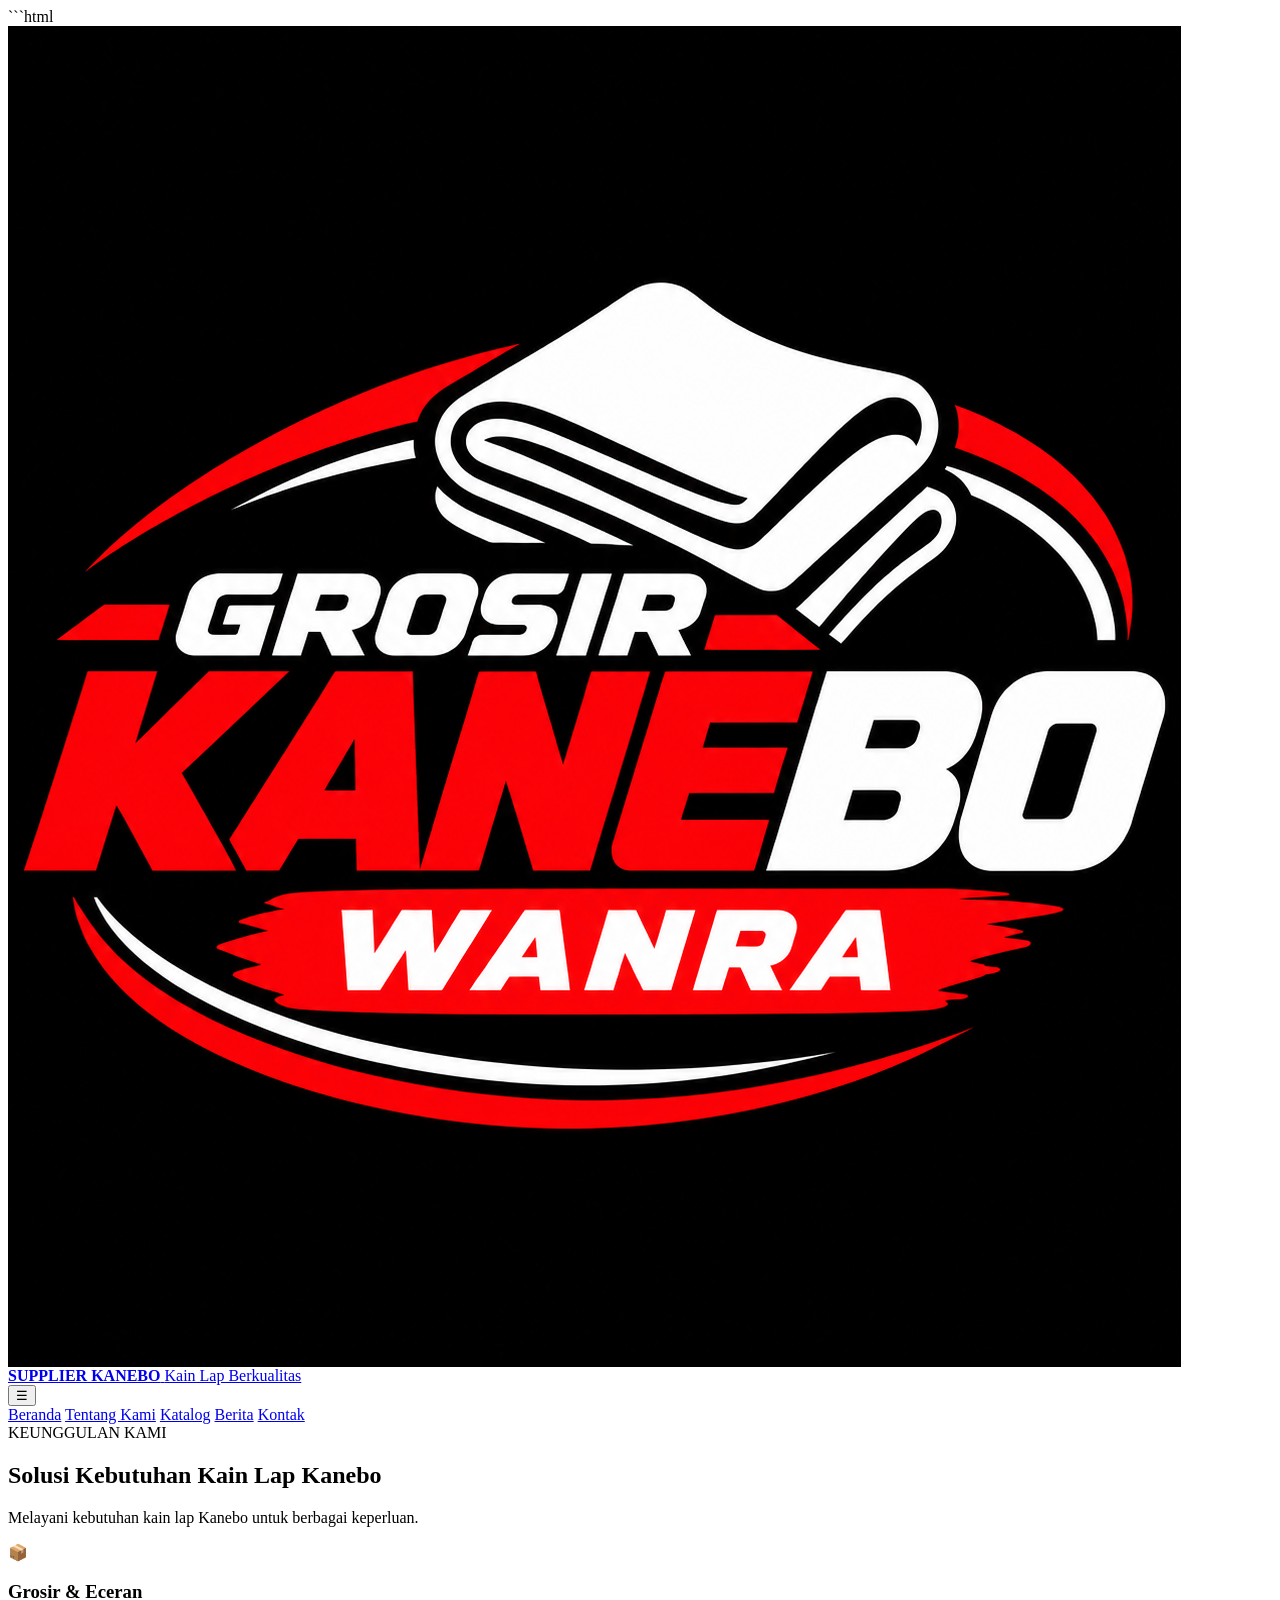
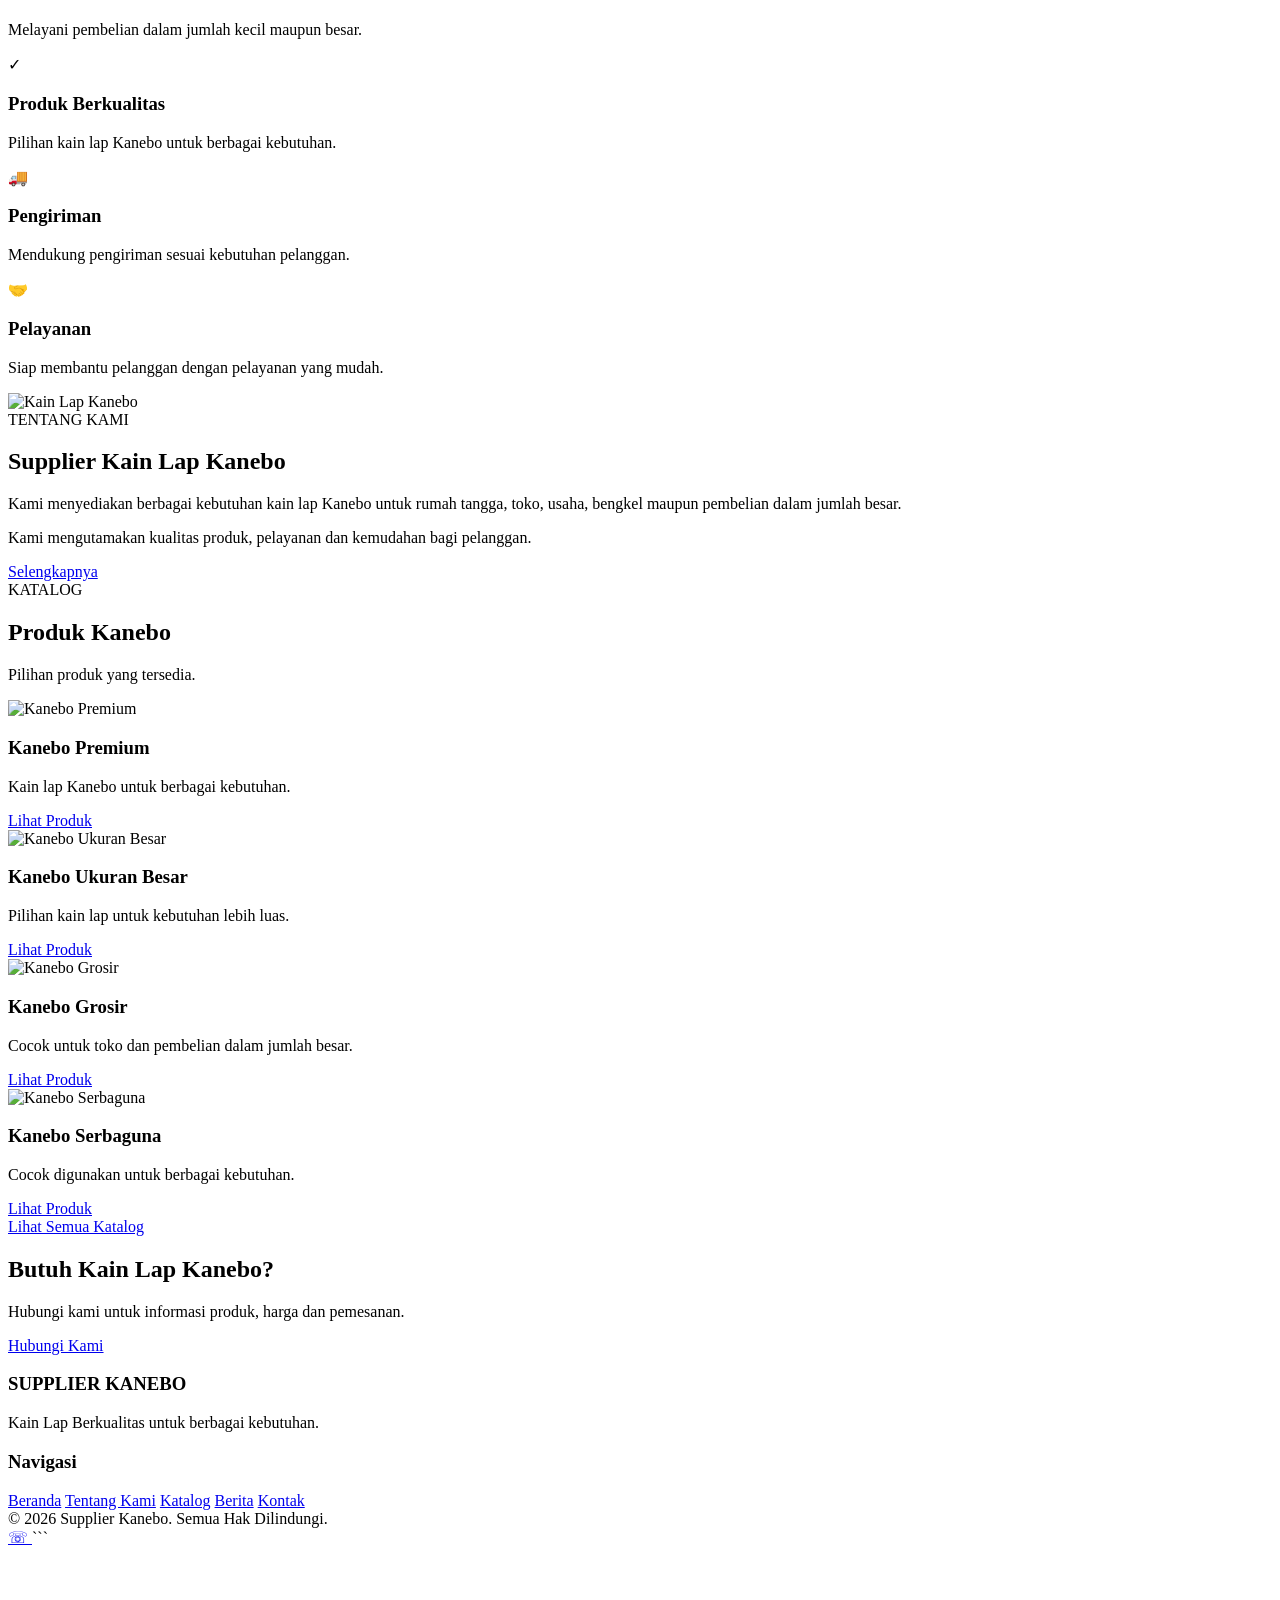
==== index.html @ f620cb11 "Update index.html" ====
```html
<!DOCTYPE html>
<html lang="id">

<head>
    <meta charset="UTF-8">

    <meta name="viewport"
          content="width=device-width, initial-scale=1.0">

    <title>Supplier Kanebo | Kain Lap Berkualitas</title>

    <meta name="description"
          content="Supplier kain lap Kanebo untuk kebutuhan rumah tangga, usaha, toko, bengkel dan grosir.">

    <link rel="stylesheet" href="css/base.css">
<link rel="stylesheet" href="css/header.css">
<link rel="stylesheet" href="css/banner.css">
<link rel="stylesheet" href="css/sections.css">
<link rel="stylesheet" href="css/catalog.css">
<link rel="stylesheet" href="css/footer.css">
<link rel="stylesheet" href="css/responsive.css">
</head>

<body>

<!-- ================= HEADER ================= -->

<header class="header">

    <div class="container header-inner">

        <a href="index.html" class="brand">

            <img
                src="images/logo/logo.png"
                alt="Supplier Kanebo"
            >

            <div class="brand-text">
                <strong>SUPPLIER KANEBO</strong>
                <span>Kain Lap Berkualitas</span>
            </div>

        </a>

        <button
            class="menu-toggle"
            onclick="toggleMenu()"
            aria-label="Menu"
        >
            ☰
        </button>

        <nav id="navbar">

            <a href="index.html">Beranda</a>
            <a href="tentang.html">Tentang Kami</a>
            <a href="katalog.html">Katalog</a>
            <a href="berita.html">Berita</a>
            <a href="kontak.html">Kontak</a>

        </nav>

    </div>

</header>


<!-- ================= BANNER ================= -->

<section class="hero">

    <picture>

        <source
            media="(max-width: 600px)"
            srcset="images/banner/banner-mobile.png"
        >

        <img
            src="images/banner/banner-desktop.png"
            alt="Supplier Kanebo - Kain Lap Berkualitas"
            class="hero-banner"
        >

    </picture>

</section>


<!-- ================= KEUNGGULAN ================= -->

<section class="section">

    <div class="container">

        <div class="section-heading">

            <span>KEUNGGULAN KAMI</span>

            <h2>
                Solusi Kebutuhan Kain Lap Kanebo
            </h2>

            <p>
                Melayani kebutuhan kain lap Kanebo
                untuk berbagai keperluan.
            </p>

        </div>


        <div class="features">

            <div class="feature-card">

                <div class="feature-icon">📦</div>

                <h3>Grosir & Eceran</h3>

                <p>
                    Melayani pembelian dalam jumlah
                    kecil maupun besar.
                </p>

            </div>


            <div class="feature-card">

                <div class="feature-icon">✓</div>

                <h3>Produk Berkualitas</h3>

                <p>
                    Pilihan kain lap Kanebo untuk
                    berbagai kebutuhan.
                </p>

            </div>


            <div class="feature-card">

                <div class="feature-icon">🚚</div>

                <h3>Pengiriman</h3>

                <p>
                    Mendukung pengiriman sesuai
                    kebutuhan pelanggan.
                </p>

            </div>


            <div class="feature-card">

                <div class="feature-icon">🤝</div>

                <h3>Pelayanan</h3>

                <p>
                    Siap membantu pelanggan dengan
                    pelayanan yang mudah.
                </p>

            </div>

        </div>

    </div>

</section>


<!-- ================= TENTANG ================= -->

<section class="section section-light">

    <div class="container about-grid">

        <div class="about-image">

            <img
                src="images/produk/kanebo-1.jpg"
                alt="Kain Lap Kanebo"
                loading="lazy"
            >

        </div>


        <div class="about-content">

            <span class="section-label">
                TENTANG KAMI
            </span>

            <h2>
                Supplier Kain Lap Kanebo
            </h2>

            <p>
                Kami menyediakan berbagai kebutuhan
                kain lap Kanebo untuk rumah tangga,
                toko, usaha, bengkel maupun pembelian
                dalam jumlah besar.
            </p>

            <p>
                Kami mengutamakan kualitas produk,
                pelayanan dan kemudahan bagi pelanggan.
            </p>

            <a
                href="tentang.html"
                class="btn btn-primary"
            >
                Selengkapnya
            </a>

        </div>

    </div>

</section>


<!-- ================= PRODUK ================= -->

<section class="section">

    <div class="container">

        <div class="section-heading">

            <span>KATALOG</span>

            <h2>
                Produk Kanebo
            </h2>

            <p>
                Pilihan produk yang tersedia.
            </p>

        </div>


        <div class="product-grid">


            <article class="product-card">

                <img
                    src="images/produk/kanebo-1.jpg"
                    alt="Kanebo Premium"
                    loading="lazy"
                >

                <div class="product-content">

                    <h3>Kanebo Premium</h3>

                    <p>
                        Kain lap Kanebo untuk
                        berbagai kebutuhan.
                    </p>

                    <a
                        href="katalog.html"
                        class="btn btn-small"
                    >
                        Lihat Produk
                    </a>

                </div>

            </article>


            <article class="product-card">

                <img
                    src="images/produk/kanebo-2.jpg"
                    alt="Kanebo Ukuran Besar"
                    loading="lazy"
                >

                <div class="product-content">

                    <h3>Kanebo Ukuran Besar</h3>

                    <p>
                        Pilihan kain lap untuk
                        kebutuhan lebih luas.
                    </p>

                    <a
                        href="katalog.html"
                        class="btn btn-small"
                    >
                        Lihat Produk
                    </a>

                </div>

            </article>


            <article class="product-card">

                <img
                    src="images/produk/kanebo-3.jpg"
                    alt="Kanebo Grosir"
                    loading="lazy"
                >

                <div class="product-content">

                    <h3>Kanebo Grosir</h3>

                    <p>
                        Cocok untuk toko dan
                        pembelian dalam jumlah besar.
                    </p>

                    <a
                        href="katalog.html"
                        class="btn btn-small"
                    >
                        Lihat Produk
                    </a>

                </div>

            </article>


            <article class="product-card">

                <img
                    src="images/produk/kanebo-4.jpg"
                    alt="Kanebo Serbaguna"
                    loading="lazy"
                >

                <div class="product-content">

                    <h3>Kanebo Serbaguna</h3>

                    <p>
                        Cocok digunakan untuk
                        berbagai kebutuhan.
                    </p>

                    <a
                        href="katalog.html"
                        class="btn btn-small"
                    >
                        Lihat Produk
                    </a>

                </div>

            </article>


        </div>


        <div class="center-button">

            <a
                href="katalog.html"
                class="btn btn-primary"
            >
                Lihat Semua Katalog
            </a>

        </div>

    </div>

</section>


<!-- ================= CTA ================= -->

<section class="cta">

    <div class="container">

        <h2>
            Butuh Kain Lap Kanebo?
        </h2>

        <p>
            Hubungi kami untuk informasi produk,
            harga dan pemesanan.
        </p>

        <a
            href="kontak.html"
            class="btn btn-light"
        >
            Hubungi Kami
        </a>

    </div>

</section>


<!-- ================= FOOTER ================= -->

<footer class="footer">

    <div class="container">

        <div class="footer-content">

            <div>
                <h3>SUPPLIER KANEBO</h3>

                <p>
                    Kain Lap Berkualitas untuk
                    berbagai kebutuhan.
                </p>
            </div>

            <div>
                <h3>Navigasi</h3>

                <a href="index.html">Beranda</a>
                <a href="tentang.html">Tentang Kami</a>
                <a href="katalog.html">Katalog</a>
                <a href="berita.html">Berita</a>
                <a href="kontak.html">Kontak</a>
            </div>

        </div>


        <div class="footer-bottom">

            © 2026 Supplier Kanebo.
            Semua Hak Dilindungi.

        </div>

    </div>

</footer>


<!-- ================= WHATSAPP ================= -->

<a
    href="https://wa.me/628XXXXXXXXXX"
    class="whatsapp-float"
    target="_blank"
    rel="noopener"
    aria-label="Hubungi WhatsApp"
>
    <span>☏</span>
</a>


<script src="js/script.js"></script>

</body>
</html>
```
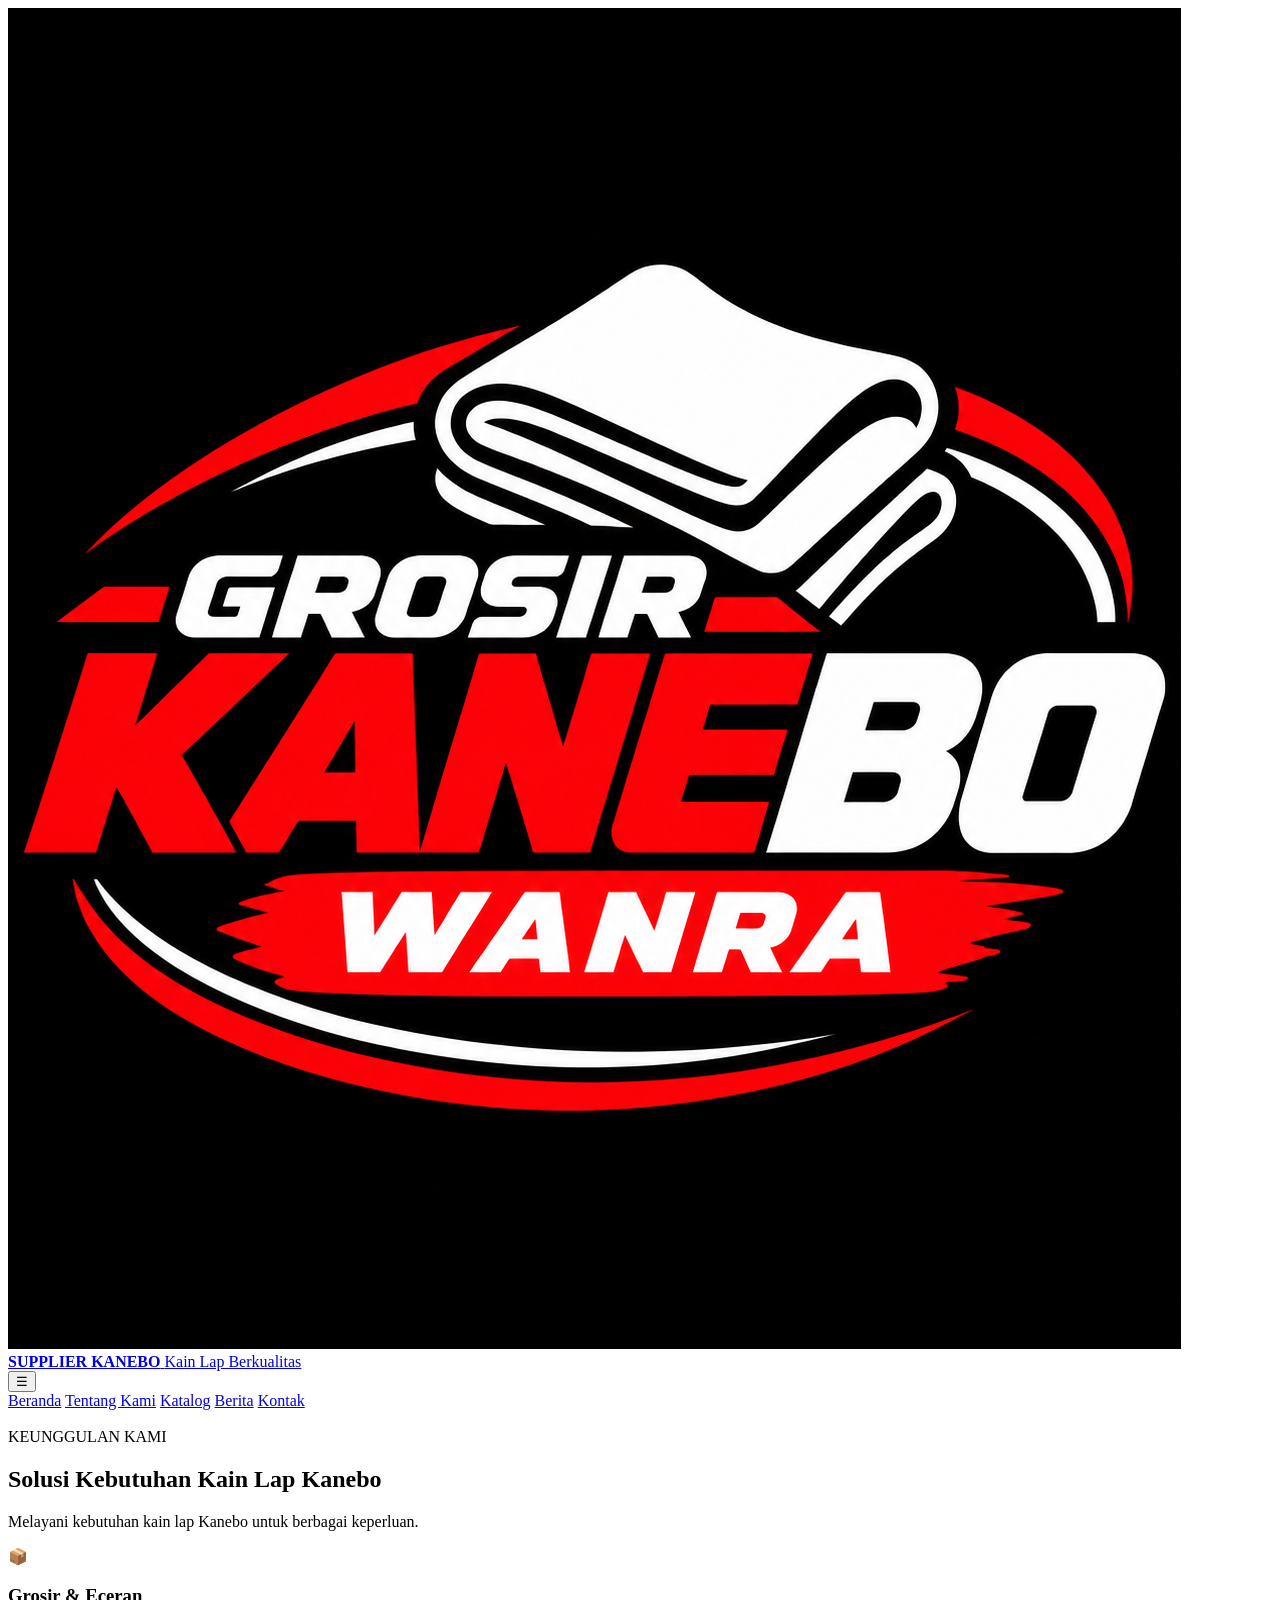
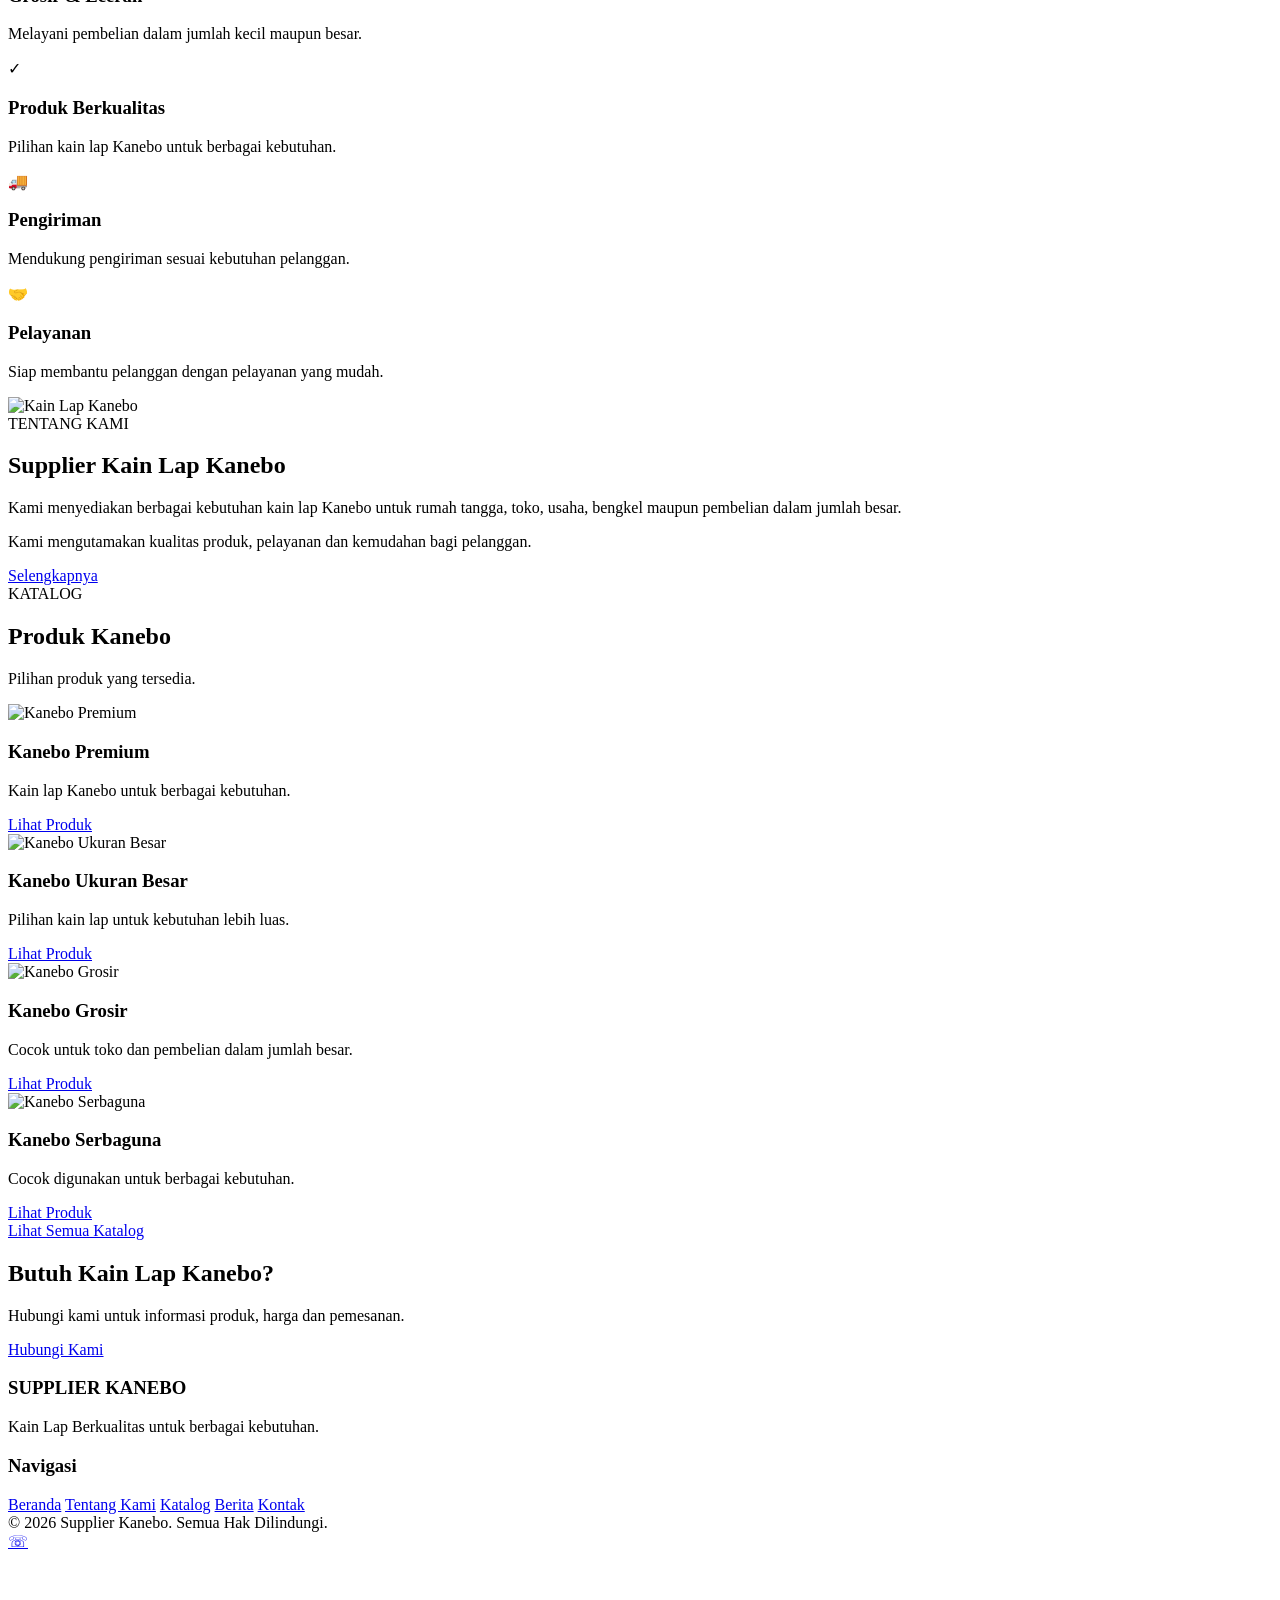
==== commit ceb6f530: "Add files via upload" ====
--- a/index.html
+++ b/index.html
@@ -1,476 +1,126 @@
-```html
 <!DOCTYPE html>
 <html lang="id">
-
 <head>
     <meta charset="UTF-8">
-
-    <meta name="viewport"
-          content="width=device-width, initial-scale=1.0">
-
+    <meta name="viewport" content="width=device-width, initial-scale=1.0">
     <title>Supplier Kanebo | Kain Lap Berkualitas</title>
-
-    <meta name="description"
-          content="Supplier kain lap Kanebo untuk kebutuhan rumah tangga, usaha, toko, bengkel dan grosir.">
-
+    <meta name="description" content="Supplier kain lap Kanebo untuk kebutuhan rumah tangga, usaha, toko, bengkel dan grosir.">
     <link rel="stylesheet" href="css/base.css">
-<link rel="stylesheet" href="css/header.css">
-<link rel="stylesheet" href="css/banner.css">
-<link rel="stylesheet" href="css/sections.css">
-<link rel="stylesheet" href="css/catalog.css">
-<link rel="stylesheet" href="css/footer.css">
-<link rel="stylesheet" href="css/responsive.css">
+    <link rel="stylesheet" href="css/header.css">
+    <link rel="stylesheet" href="css/banner.css">
+    <link rel="stylesheet" href="css/sections.css">
+    <link rel="stylesheet" href="css/catalog.css">
+    <link rel="stylesheet" href="css/footer.css">
+    <link rel="stylesheet" href="css/responsive.css">
 </head>
-
 <body>
 
-<!-- ================= HEADER ================= -->
-
 <header class="header">
-
     <div class="container header-inner">
-
         <a href="index.html" class="brand">
-
-            <img
-                src="images/logo/logo.png"
-                alt="Supplier Kanebo"
-            >
-
+            <img src="images/logo/logo.png" alt="Supplier Kanebo">
             <div class="brand-text">
                 <strong>SUPPLIER KANEBO</strong>
                 <span>Kain Lap Berkualitas</span>
             </div>
-
         </a>
 
-        <button
-            class="menu-toggle"
-            onclick="toggleMenu()"
-            aria-label="Menu"
-        >
-            ☰
-        </button>
+        <button class="menu-toggle" onclick="toggleMenu()" aria-label="Menu">☰</button>
 
         <nav id="navbar">
-
-            <a href="index.html">Beranda</a>
+            <a href="index.html" class="active">Beranda</a>
             <a href="tentang.html">Tentang Kami</a>
             <a href="katalog.html">Katalog</a>
             <a href="berita.html">Berita</a>
             <a href="kontak.html">Kontak</a>
-
         </nav>
-
     </div>
-
 </header>
 
-
-<!-- ================= BANNER ================= -->
-
 <section class="hero">
-
     <picture>
-
-        <source
-            media="(max-width: 600px)"
-            srcset="images/banner/banner-mobile.png"
-        >
-
-        <img
-            src="images/banner/banner-desktop.png"
-            alt="Supplier Kanebo - Kain Lap Berkualitas"
-            class="hero-banner"
-        >
-
+        <source media="(max-width: 600px)" srcset="images/banner/banner-mobile.png">
+        <img src="images/banner/banner-desktop.png"
+             alt="Supplier Kanebo - Kain Lap Berkualitas"
+             class="hero-banner">
     </picture>
-
 </section>
 
+<section class="section">
+    <div class="container">
+        <div class="section-heading">
+            <span>KEUNGGULAN KAMI</span>
+            <h2>Solusi Kebutuhan Kain Lap Kanebo</h2>
+            <p>Melayani kebutuhan kain lap Kanebo untuk berbagai keperluan.</p>
+        </div>
+        <div class="features">
+            <div class="feature-card"><div class="feature-icon">📦</div><h3>Grosir &amp; Eceran</h3><p>Melayani pembelian dalam jumlah kecil maupun besar.</p></div>
+            <div class="feature-card"><div class="feature-icon">✓</div><h3>Produk Berkualitas</h3><p>Pilihan kain lap Kanebo untuk berbagai kebutuhan.</p></div>
+            <div class="feature-card"><div class="feature-icon">🚚</div><h3>Pengiriman</h3><p>Mendukung pengiriman sesuai kebutuhan pelanggan.</p></div>
+            <div class="feature-card"><div class="feature-icon">🤝</div><h3>Pelayanan</h3><p>Siap membantu pelanggan dengan pelayanan yang mudah.</p></div>
+        </div>
+    </div>
+</section>
 
-<!-- ================= KEUNGGULAN ================= -->
+<section class="section section-light">
+    <div class="container about-grid">
+        <div class="about-image"><img src="images/produk/kanebo-1.jpg" alt="Kain Lap Kanebo" loading="lazy"></div>
+        <div class="about-content">
+            <span class="section-label">TENTANG KAMI</span>
+            <h2>Supplier Kain Lap Kanebo</h2>
+            <p>Kami menyediakan berbagai kebutuhan kain lap Kanebo untuk rumah tangga, toko, usaha, bengkel maupun pembelian dalam jumlah besar.</p>
+            <p>Kami mengutamakan kualitas produk, pelayanan dan kemudahan bagi pelanggan.</p>
+            <a href="tentang.html" class="btn btn-primary">Selengkapnya</a>
+        </div>
+    </div>
+</section>
 
 <section class="section">
-
     <div class="container">
-
         <div class="section-heading">
-
-            <span>KEUNGGULAN KAMI</span>
-
-            <h2>
-                Solusi Kebutuhan Kain Lap Kanebo
-            </h2>
-
-            <p>
-                Melayani kebutuhan kain lap Kanebo
-                untuk berbagai keperluan.
-            </p>
-
+            <span>KATALOG</span>
+            <h2>Produk Kanebo</h2>
+            <p>Pilihan produk yang tersedia.</p>
         </div>
-
-
-        <div class="features">
-
-            <div class="feature-card">
-
-                <div class="feature-icon">📦</div>
-
-                <h3>Grosir & Eceran</h3>
-
-                <p>
-                    Melayani pembelian dalam jumlah
-                    kecil maupun besar.
-                </p>
-
-            </div>
-
-
-            <div class="feature-card">
-
-                <div class="feature-icon">✓</div>
-
-                <h3>Produk Berkualitas</h3>
-
-                <p>
-                    Pilihan kain lap Kanebo untuk
-                    berbagai kebutuhan.
-                </p>
-
-            </div>
-
-
-            <div class="feature-card">
-
-                <div class="feature-icon">🚚</div>
-
-                <h3>Pengiriman</h3>
-
-                <p>
-                    Mendukung pengiriman sesuai
-                    kebutuhan pelanggan.
-                </p>
-
-            </div>
-
-
-            <div class="feature-card">
-
-                <div class="feature-icon">🤝</div>
-
-                <h3>Pelayanan</h3>
-
-                <p>
-                    Siap membantu pelanggan dengan
-                    pelayanan yang mudah.
-                </p>
-
-            </div>
-
+        <div class="product-grid">
+            <article class="product-card"><img src="images/produk/kanebo-1.jpg" alt="Kanebo Premium" loading="lazy"><div class="product-content"><h3>Kanebo Premium</h3><p>Kain lap Kanebo untuk berbagai kebutuhan.</p><a href="katalog.html" class="btn btn-small">Lihat Produk</a></div></article>
+            <article class="product-card"><img src="images/produk/kanebo-2.jpg" alt="Kanebo Ukuran Besar" loading="lazy"><div class="product-content"><h3>Kanebo Ukuran Besar</h3><p>Pilihan kain lap untuk kebutuhan lebih luas.</p><a href="katalog.html" class="btn btn-small">Lihat Produk</a></div></article>
+            <article class="product-card"><img src="images/produk/kanebo-3.jpg" alt="Kanebo Grosir" loading="lazy"><div class="product-content"><h3>Kanebo Grosir</h3><p>Cocok untuk toko dan pembelian dalam jumlah besar.</p><a href="katalog.html" class="btn btn-small">Lihat Produk</a></div></article>
+            <article class="product-card"><img src="images/produk/kanebo-4.jpg" alt="Kanebo Serbaguna" loading="lazy"><div class="product-content"><h3>Kanebo Serbaguna</h3><p>Cocok digunakan untuk berbagai kebutuhan.</p><a href="katalog.html" class="btn btn-small">Lihat Produk</a></div></article>
         </div>
-
+        <div class="center-button"><a href="katalog.html" class="btn btn-primary">Lihat Semua Katalog</a></div>
     </div>
-
 </section>
 
-
-<!-- ================= TENTANG ================= -->
-
-<section class="section section-light">
-
-    <div class="container about-grid">
-
-        <div class="about-image">
-
-            <img
-                src="images/produk/kanebo-1.jpg"
-                alt="Kain Lap Kanebo"
-                loading="lazy"
-            >
-
-        </div>
-
-
-        <div class="about-content">
-
-            <span class="section-label">
-                TENTANG KAMI
-            </span>
-
-            <h2>
-                Supplier Kain Lap Kanebo
-            </h2>
-
-            <p>
-                Kami menyediakan berbagai kebutuhan
-                kain lap Kanebo untuk rumah tangga,
-                toko, usaha, bengkel maupun pembelian
-                dalam jumlah besar.
-            </p>
-
-            <p>
-                Kami mengutamakan kualitas produk,
-                pelayanan dan kemudahan bagi pelanggan.
-            </p>
-
-            <a
-                href="tentang.html"
-                class="btn btn-primary"
-            >
-                Selengkapnya
-            </a>
-
-        </div>
-
+<section class="cta">
+    <div class="container">
+        <h2>Butuh Kain Lap Kanebo?</h2>
+        <p>Hubungi kami untuk informasi produk, harga dan pemesanan.</p>
+        <a href="kontak.html" class="btn btn-light">Hubungi Kami</a>
     </div>
-
 </section>
 
-
-<!-- ================= PRODUK ================= -->
-
-<section class="section">
-
+<footer class="footer">
     <div class="container">
-
-        <div class="section-heading">
-
-            <span>KATALOG</span>
-
-            <h2>
-                Produk Kanebo
-            </h2>
-
-            <p>
-                Pilihan produk yang tersedia.
-            </p>
-
-        </div>
-
-
-        <div class="product-grid">
-
-
-            <article class="product-card">
-
-                <img
-                    src="images/produk/kanebo-1.jpg"
-                    alt="Kanebo Premium"
-                    loading="lazy"
-                >
-
-                <div class="product-content">
-
-                    <h3>Kanebo Premium</h3>
-
-                    <p>
-                        Kain lap Kanebo untuk
-                        berbagai kebutuhan.
-                    </p>
-
-                    <a
-                        href="katalog.html"
-                        class="btn btn-small"
-                    >
-                        Lihat Produk
-                    </a>
-
-                </div>
-
-            </article>
-
-
-            <article class="product-card">
-
-                <img
-                    src="images/produk/kanebo-2.jpg"
-                    alt="Kanebo Ukuran Besar"
-                    loading="lazy"
-                >
-
-                <div class="product-content">
-
-                    <h3>Kanebo Ukuran Besar</h3>
-
-                    <p>
-                        Pilihan kain lap untuk
-                        kebutuhan lebih luas.
-                    </p>
-
-                    <a
-                        href="katalog.html"
-                        class="btn btn-small"
-                    >
-                        Lihat Produk
-                    </a>
-
-                </div>
-
-            </article>
-
-
-            <article class="product-card">
-
-                <img
-                    src="images/produk/kanebo-3.jpg"
-                    alt="Kanebo Grosir"
-                    loading="lazy"
-                >
-
-                <div class="product-content">
-
-                    <h3>Kanebo Grosir</h3>
-
-                    <p>
-                        Cocok untuk toko dan
-                        pembelian dalam jumlah besar.
-                    </p>
-
-                    <a
-                        href="katalog.html"
-                        class="btn btn-small"
-                    >
-                        Lihat Produk
-                    </a>
-
-                </div>
-
-            </article>
-
-
-            <article class="product-card">
-
-                <img
-                    src="images/produk/kanebo-4.jpg"
-                    alt="Kanebo Serbaguna"
-                    loading="lazy"
-                >
-
-                <div class="product-content">
-
-                    <h3>Kanebo Serbaguna</h3>
-
-                    <p>
-                        Cocok digunakan untuk
-                        berbagai kebutuhan.
-                    </p>
-
-                    <a
-                        href="katalog.html"
-                        class="btn btn-small"
-                    >
-                        Lihat Produk
-                    </a>
-
-                </div>
-
-            </article>
-
-
-        </div>
-
-
-        <div class="center-button">
-
-            <a
-                href="katalog.html"
-                class="btn btn-primary"
-            >
-                Lihat Semua Katalog
-            </a>
-
-        </div>
-
-    </div>
-
-</section>
-
-
-<!-- ================= CTA ================= -->
-
-<section class="cta">
-
-    <div class="container">
-
-        <h2>
-            Butuh Kain Lap Kanebo?
-        </h2>
-
-        <p>
-            Hubungi kami untuk informasi produk,
-            harga dan pemesanan.
-        </p>
-
-        <a
-            href="kontak.html"
-            class="btn btn-light"
-        >
-            Hubungi Kami
-        </a>
-
-    </div>
-
-</section>
-
-
-<!-- ================= FOOTER ================= -->
-
-<footer class="footer">
-
-    <div class="container">
-
         <div class="footer-content">
-
             <div>
                 <h3>SUPPLIER KANEBO</h3>
-
-                <p>
-                    Kain Lap Berkualitas untuk
-                    berbagai kebutuhan.
-                </p>
+                <p>Kain Lap Berkualitas untuk berbagai kebutuhan.</p>
             </div>
-
             <div>
                 <h3>Navigasi</h3>
-
                 <a href="index.html">Beranda</a>
                 <a href="tentang.html">Tentang Kami</a>
                 <a href="katalog.html">Katalog</a>
                 <a href="berita.html">Berita</a>
                 <a href="kontak.html">Kontak</a>
             </div>
-
         </div>
-
-
-        <div class="footer-bottom">
-
-            © 2026 Supplier Kanebo.
-            Semua Hak Dilindungi.
-
-        </div>
-
+        <div class="footer-bottom">© 2026 Supplier Kanebo. Semua Hak Dilindungi.</div>
     </div>
-
 </footer>
 
-
-<!-- ================= WHATSAPP ================= -->
-
-<a
-    href="https://wa.me/628XXXXXXXXXX"
-    class="whatsapp-float"
-    target="_blank"
-    rel="noopener"
-    aria-label="Hubungi WhatsApp"
->
-    <span>☏</span>
-</a>
-
-
+<a href="https://wa.me/628XXXXXXXXXX" class="whatsapp-float" target="_blank" rel="noopener" aria-label="Hubungi WhatsApp">☏</a>
 <script src="js/script.js"></script>
-
 </body>
 </html>
-```
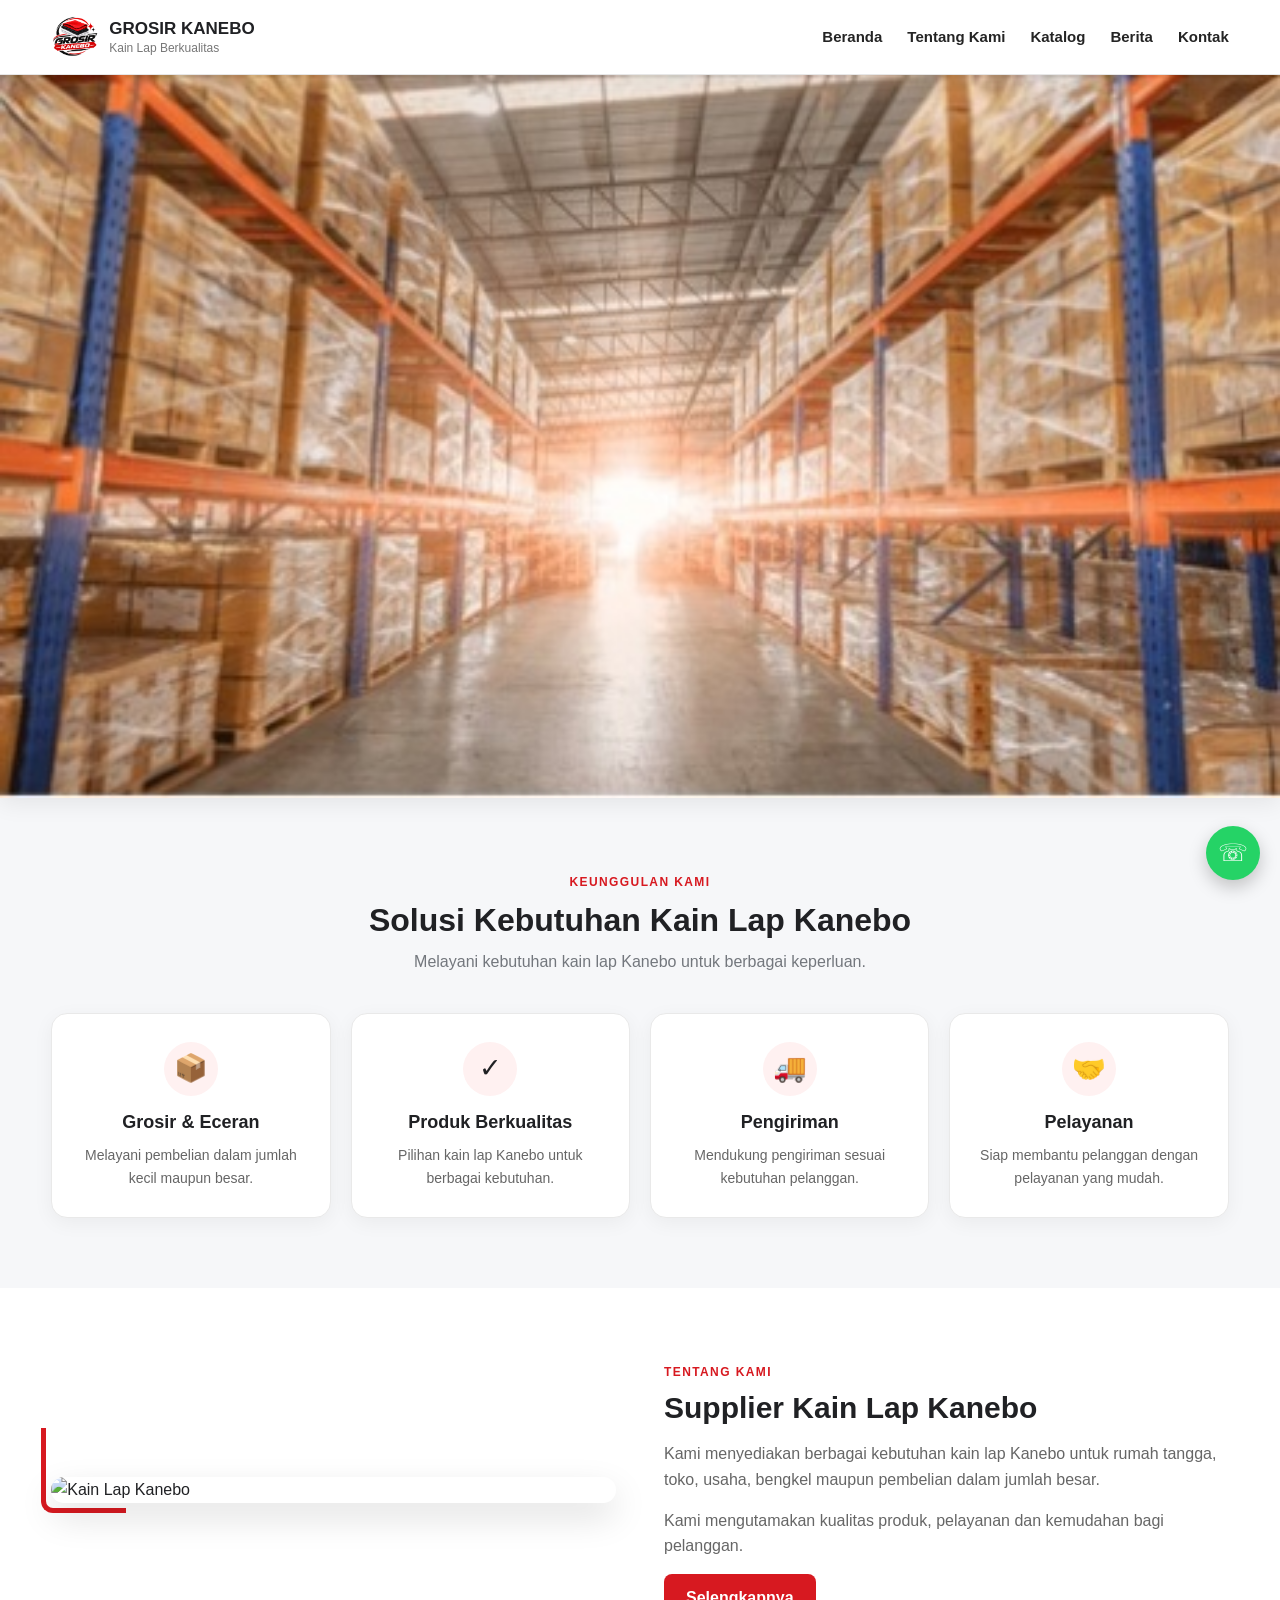
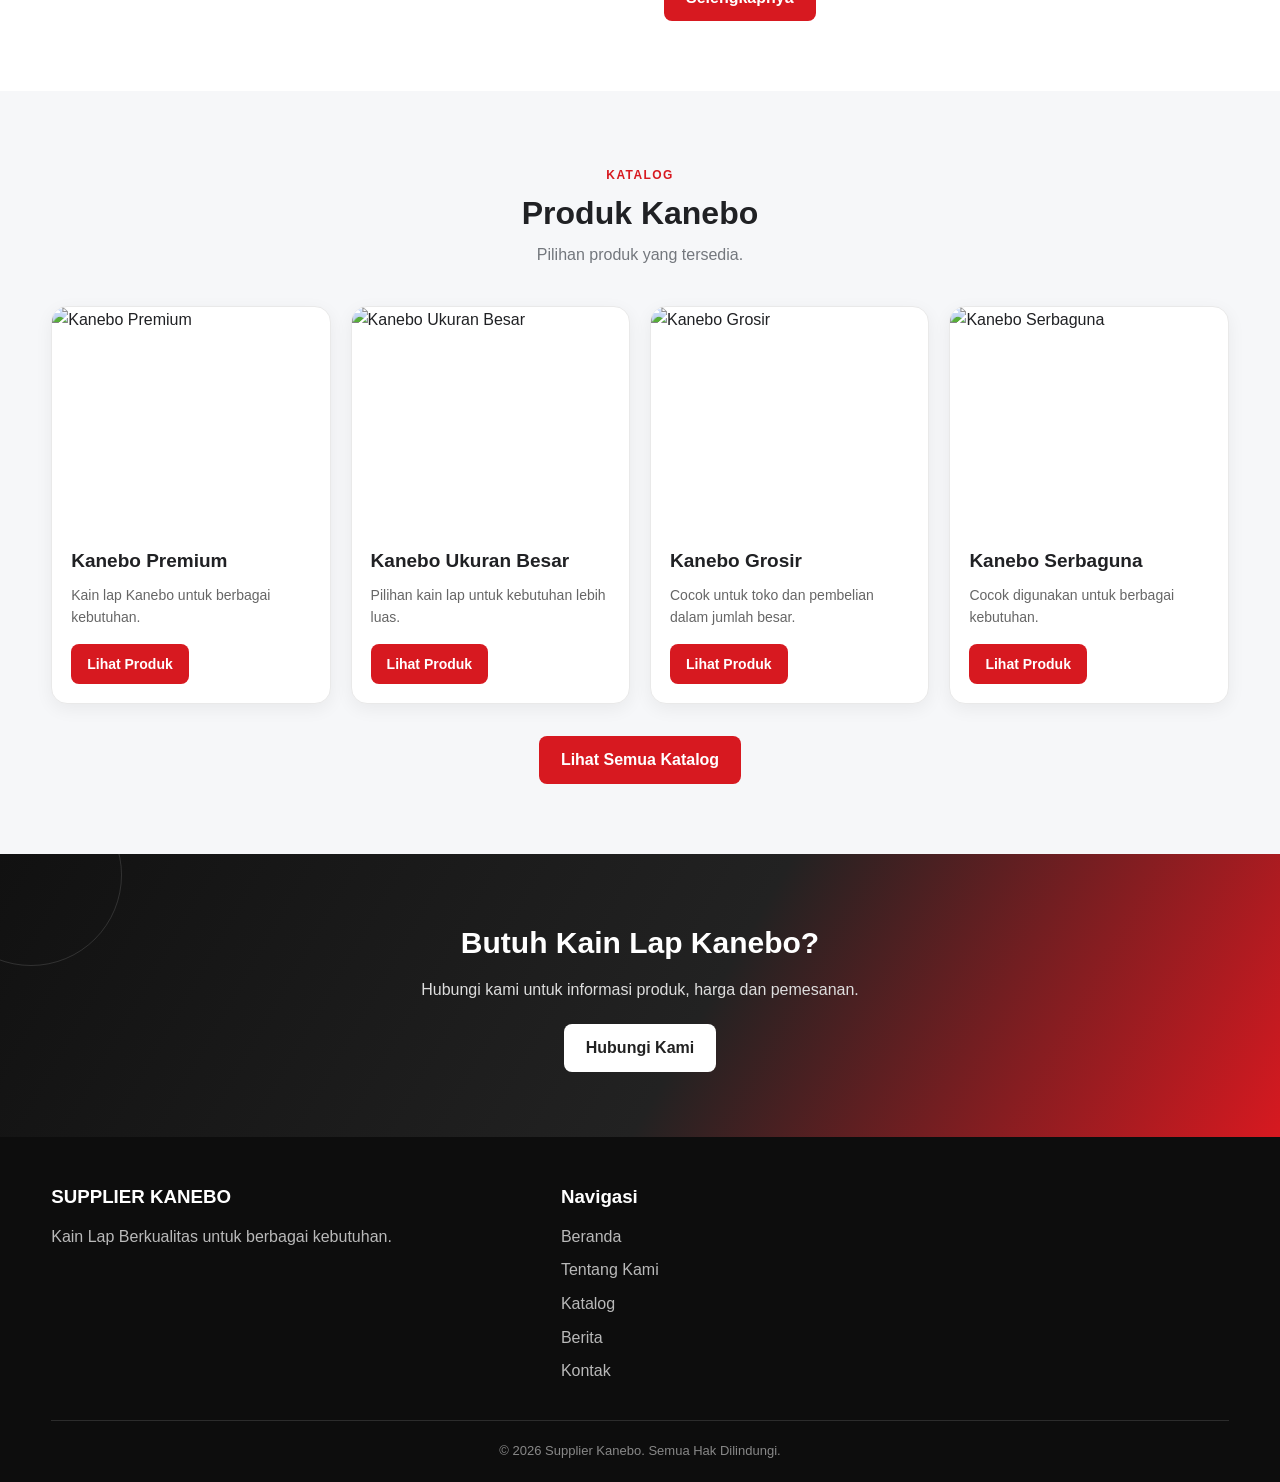
==== commit 76e2cb0e: "Update index.html" ====
--- a/index.html
+++ b/index.html
@@ -3,7 +3,7 @@
 <head>
     <meta charset="UTF-8">
     <meta name="viewport" content="width=device-width, initial-scale=1.0">
-    <title>Supplier Kanebo | Kain Lap Berkualitas</title>
+    <title>grosir Kanebo | Kain Lap Berkualitas</title>
     <meta name="description" content="Supplier kain lap Kanebo untuk kebutuhan rumah tangga, usaha, toko, bengkel dan grosir.">
     <link rel="stylesheet" href="css/base.css">
     <link rel="stylesheet" href="css/header.css">
@@ -20,7 +20,7 @@
         <a href="index.html" class="brand">
             <img src="images/logo/logo.png" alt="Supplier Kanebo">
             <div class="brand-text">
-                <strong>SUPPLIER KANEBO</strong>
+                <strong>GROSIR KANEBO</strong>
                 <span>Kain Lap Berkualitas</span>
             </div>
         </a>
--- a/css/base.css
+++ b/css/base.css
@@ -0,0 +1,9 @@
+*{box-sizing:border-box}
+html{scroll-behavior:smooth}
+body{margin:0;padding:0;font-family:Arial,Helvetica,sans-serif;background:#f6f7f9;color:#202124;line-height:1.6}
+a{color:inherit;text-decoration:none}button,input{font:inherit}.container{width:min(92%,1200px);margin:0 auto}
+.page-header{position:relative;padding:68px 0 62px;background:linear-gradient(135deg,#111 0%,#222 60%,#d71920 160%);color:#fff;text-align:center;overflow:hidden}
+.page-header:after{content:"";position:absolute;left:50%;bottom:0;transform:translateX(-50%);width:70px;height:4px;background:#d71920;border-radius:99px}
+.page-header h1{margin:0 0 8px;font-size:clamp(28px,5vw,40px);letter-spacing:.2px}.page-header p{margin:0;color:#ddd}
+.section{padding:70px 0}.section-light{background:#fff}.section-heading,.section-title{text-align:center;margin:0 auto 38px}.section-heading>span,.section-title>span,.section-label{display:inline-block;margin-bottom:8px;color:#d71920;font-size:12px;font-weight:800;letter-spacing:1.4px}.section-heading h2,.section-title h2{margin:0 0 10px;font-size:clamp(25px,4vw,32px);line-height:1.2}.section-heading p,.section-title p{margin:0;color:#73777d}
+.btn{display:inline-flex;align-items:center;justify-content:center;min-height:44px;padding:11px 22px;border:0;border-radius:8px;background:#d71920;color:#fff;font-weight:700;cursor:pointer;transition:transform .2s,box-shadow .2s,background .2s}.btn:hover{background:#b51218;transform:translateY(-2px);box-shadow:0 8px 18px rgba(215,25,32,.22)}.btn-small{min-height:38px;padding:9px 16px;font-size:14px}.btn-light,.btn-white{background:#fff;color:#222}.btn-light:hover,.btn-white:hover{background:#f2f2f2}.center-button{margin-top:32px;text-align:center}
--- a/css/header.css
+++ b/css/header.css
@@ -0,0 +1,4 @@
+.header{position:sticky;top:0;width:100%;z-index:1000;background:rgba(255,255,255,.97);border-bottom:1px solid #e7e7e7;box-shadow:0 3px 18px rgba(0,0,0,.05);backdrop-filter:blur(8px)}
+.header-inner{min-height:74px;display:flex;align-items:center;justify-content:space-between;gap:20px}.brand,.logo{display:inline-flex;align-items:center;gap:10px;min-width:0;flex-shrink:0}.brand img,.logo img{width:48px!important;height:48px!important;max-width:48px!important;min-width:48px;object-fit:contain;flex:0 0 48px}.brand-text{display:flex;flex-direction:column;min-width:0}.brand-text strong,.brand>span,.logo>span{font-size:17px;font-weight:800;line-height:1.2;white-space:nowrap}.brand-text span{margin-top:2px;color:#777;font-size:12px;line-height:1.2}
+#navbar{display:flex;align-items:center;gap:25px}#navbar a{position:relative;display:block;padding:8px 0;color:#242424;font-size:15px;font-weight:700;transition:color .2s}#navbar a:after{content:"";position:absolute;left:0;right:0;bottom:0;height:2px;background:#d71920;border-radius:10px;transform:scaleX(0);transition:transform .2s}#navbar a:hover{color:#d71920}#navbar a:hover:after{transform:scaleX(1)}
+.menu-toggle,.menu-btn{display:none;width:42px;height:42px;padding:0;border:1px solid #ddd;border-radius:9px;background:#fff;color:#222;font-size:25px;line-height:40px;text-align:center;cursor:pointer}
--- a/css/banner.css
+++ b/css/banner.css
@@ -0,0 +1 @@
+.hero{width:100%;margin:0;padding:0;background:#111;overflow:hidden;box-shadow:0 5px 22px rgba(0,0,0,.08)}.hero picture{display:block;width:100%;margin:0;padding:0}.hero-banner{display:block;width:100%;height:auto;max-width:none;margin:0;padding:0}
--- a/css/sections.css
+++ b/css/sections.css
@@ -0,0 +1,6 @@
+.features{display:grid;grid-template-columns:repeat(4,1fr);gap:20px}.feature-card,.feature-box{position:relative;padding:28px 20px;background:#fff;border:1px solid #e9e9e9;border-radius:16px;text-align:center;box-shadow:0 5px 20px rgba(0,0,0,.05);transition:transform .2s,box-shadow .2s,border-color .2s}.feature-card:before,.feature-box:before{content:"";position:absolute;left:0;top:0;width:100%;height:3px;border-radius:16px 16px 0 0;background:#d71920;transform:scaleX(0);transition:transform .2s}.feature-card:hover,.feature-box:hover{transform:translateY(-5px);box-shadow:0 12px 28px rgba(0,0,0,.1);border-color:#ddd}.feature-card:hover:before,.feature-box:hover:before{transform:scaleX(1)}.feature-icon{width:54px;height:54px;margin:0 auto 12px;display:flex;align-items:center;justify-content:center;border-radius:50%;background:#fff1f1;font-size:27px}.feature-card h3,.feature-box h3{margin:8px 0;font-size:18px}.feature-card p,.feature-box p{margin:0;color:#666;font-size:14px}
+.about-grid{display:grid;grid-template-columns:1fr 1fr;gap:48px;align-items:center}.about-image{position:relative}.about-image:after{content:"";position:absolute;left:-10px;bottom:-10px;width:80px;height:80px;border-left:5px solid #d71920;border-bottom:5px solid #d71920;border-radius:0 0 0 12px;z-index:0}.about-image img{position:relative;z-index:1;display:block;width:100%;height:auto;border-radius:16px;box-shadow:0 14px 35px rgba(0,0,0,.13)}.about-content h2{margin:0 0 15px;font-size:30px;line-height:1.2}.about-content p{margin:0 0 15px;color:#666}
+.product-grid{display:grid;grid-template-columns:repeat(4,1fr);gap:20px}.product-card{overflow:hidden;background:#fff;border:1px solid #e9e9e9;border-radius:16px;box-shadow:0 5px 18px rgba(0,0,0,.06);transition:transform .2s,box-shadow .2s}.product-card:hover{transform:translateY(-5px);box-shadow:0 14px 30px rgba(0,0,0,.12)}.product-card>img{display:block;width:100%;height:220px;object-fit:cover}.product-content{padding:19px}.product-content h3{margin:0 0 8px;font-size:19px}.product-content p{margin:0 0 15px;color:#666;font-size:14px}
+.cta{position:relative;padding:65px 20px;background:linear-gradient(120deg,#111,#222 55%,#d71920);color:#fff;text-align:center;overflow:hidden}.cta:before{content:"";position:absolute;width:180px;height:180px;border:1px solid rgba(255,255,255,.13);border-radius:50%;left:-60px;top:-70px}.cta h2{position:relative;margin:0 0 10px;font-size:30px}.cta p{position:relative;margin:0 0 22px;color:#ddd}
+.contact-grid{display:grid;grid-template-columns:repeat(3,1fr);gap:20px}.contact-card{padding:30px 22px;background:#fff;border:1px solid #e9e9e9;border-radius:16px;text-align:center;box-shadow:0 5px 18px rgba(0,0,0,.05);transition:transform .2s,box-shadow .2s}.contact-card:hover{transform:translateY(-4px);box-shadow:0 12px 26px rgba(0,0,0,.1)}.contact-icon{width:58px;height:58px;margin:0 auto 10px;display:flex;align-items:center;justify-content:center;border-radius:50%;background:#fff1f1;font-size:29px}.contact-card h3{margin:8px 0}.contact-card p{min-height:48px;margin:0 0 18px;color:#666}
+.news-grid{display:grid;grid-template-columns:repeat(2,1fr);gap:25px}.news-card{overflow:hidden;background:#fff;border:1px solid #e9e9e9;border-radius:16px;box-shadow:0 5px 18px rgba(0,0,0,.06);transition:transform .2s,box-shadow .2s}.news-card:hover{transform:translateY(-5px);box-shadow:0 13px 30px rgba(0,0,0,.11)}.news-card>img{display:block;width:100%;height:260px;object-fit:cover}.news-content{padding:21px}.news-date{color:#d71920;font-size:13px;font-weight:800}.news-content h3{margin:8px 0}.news-content p{margin:0;color:#666}
--- a/css/catalog.css
+++ b/css/catalog.css
@@ -0,0 +1 @@
+.catalog{padding:60px 0}.catalog-top{width:min(92%,1200px);margin:0 auto 32px;display:flex;align-items:end;justify-content:space-between;gap:25px}.catalog-top h2{margin:0 0 7px;font-size:30px}.catalog-top p{margin:0;color:#777}.search-box{width:min(100%,390px)}.search-box input{width:100%;height:50px;padding:0 17px;border:1px solid #d7d7d7;border-radius:10px;outline:none;background:#fff;font-size:16px;box-shadow:0 4px 14px rgba(0,0,0,.04);transition:border-color .2s,box-shadow .2s}.search-box input:focus{border-color:#d71920;box-shadow:0 0 0 4px rgba(215,25,32,.1)}.catalog-grid{width:min(92%,1200px);margin:0 auto;display:grid;grid-template-columns:repeat(4,1fr);gap:22px}.catalog-card{overflow:hidden;background:#fff;border:1px solid #e9e9e9;border-radius:16px;box-shadow:0 5px 18px rgba(0,0,0,.06);transition:transform .2s,box-shadow .2s}.catalog-card:hover{transform:translateY(-5px);box-shadow:0 14px 30px rgba(0,0,0,.12)}.catalog-image{position:relative;background:#f4f4f4}.catalog-image img{display:block;width:100%;height:220px;object-fit:cover}.product-label{position:absolute;top:12px;left:12px;padding:6px 10px;border-radius:7px;background:#d71920;color:#fff;font-size:12px;font-weight:800;box-shadow:0 3px 8px rgba(0,0,0,.15)}.catalog-info{padding:19px}.catalog-info h3{margin:0 0 8px;font-size:19px}.catalog-info p{margin:0 0 14px;color:#666;font-size:14px}.product-meta{display:flex;flex-wrap:wrap;gap:7px;margin-bottom:17px;color:#555;font-size:13px}.product-meta span{padding:4px 8px;border-radius:5px;background:#f5f5f5}.product-btn{display:inline-block;padding:9px 15px;border-radius:7px;background:#d71920;color:#fff;font-size:14px;font-weight:700}.no-product{width:min(92%,1200px);margin:30px auto;padding:30px;color:#777;text-align:center}
--- a/css/footer.css
+++ b/css/footer.css
@@ -0,0 +1 @@
+.footer{padding:45px 0 20px;background:#0d0d0d;color:#fff}.footer-content{display:grid;grid-template-columns:1.5fr 1fr 1fr;gap:35px}.footer-content h3{margin:0 0 12px}.footer-content p{margin:0 0 8px;color:#b9b9b9}.footer-content a{display:block;margin-bottom:8px;color:#b9b9b9;transition:color .2s}.footer-content a:hover{color:#fff}.footer-bottom,.copyright{margin-top:28px;padding-top:20px;border-top:1px solid #2c2c2c;color:#888;font-size:13px;text-align:center}.whatsapp-float{position:fixed;right:20px;bottom:20px;z-index:999;width:54px;height:54px;display:flex;align-items:center;justify-content:center;border-radius:50%;background:#25d366;color:#fff;font-size:24px;box-shadow:0 7px 18px rgba(0,0,0,.22);transition:transform .2s}.whatsapp-float:hover{transform:translateY(-3px) scale(1.04)}
--- a/css/responsive.css
+++ b/css/responsive.css
@@ -0,0 +1,3 @@
+@media (max-width:1000px){.features,.product-grid,.catalog-grid{grid-template-columns:repeat(2,1fr)}.about-grid{grid-template-columns:1fr}.contact-grid{grid-template-columns:1fr 1fr}.footer-content{grid-template-columns:1fr 1fr}}
+@media (max-width:760px){.header-inner{min-height:64px}.brand img,.logo img{width:40px!important;height:40px!important;max-width:40px!important;min-width:40px;flex-basis:40px}.brand-text strong,.brand>span,.logo>span{font-size:14px}.brand-text span{font-size:10px}.menu-toggle,.menu-btn{display:block;flex:0 0 42px}#navbar{display:none;position:absolute;top:64px;left:0;width:100%;padding:5px 0;background:#fff;border-top:1px solid #eee;box-shadow:0 8px 20px rgba(0,0,0,.1);flex-direction:column;align-items:stretch;gap:0}#navbar.active{display:flex}#navbar a{padding:14px 5%;border-bottom:1px solid #eee}#navbar a:after{display:none}.page-header{padding:50px 0 46px}.section{padding:52px 0}.section-heading h2,.section-title h2{font-size:25px}.features,.product-grid,.catalog-grid,.contact-grid,.news-grid{grid-template-columns:1fr}.about-grid{gap:30px}.about-image:after{width:60px;height:60px}.catalog-top{width:92%;align-items:stretch;flex-direction:column}.search-box{width:100%}.catalog-image img,.product-card>img{height:auto;max-height:320px;object-fit:cover}.news-card>img{height:auto;max-height:320px}.footer-content{grid-template-columns:1fr}.whatsapp-float{right:15px;bottom:15px;width:50px;height:50px}}
+@media (max-width:400px){.brand img,.logo img{width:36px!important;height:36px!important;max-width:36px!important;min-width:36px;flex-basis:36px}.brand-text strong,.brand>span,.logo>span{font-size:13px}.brand-text span{display:none}}
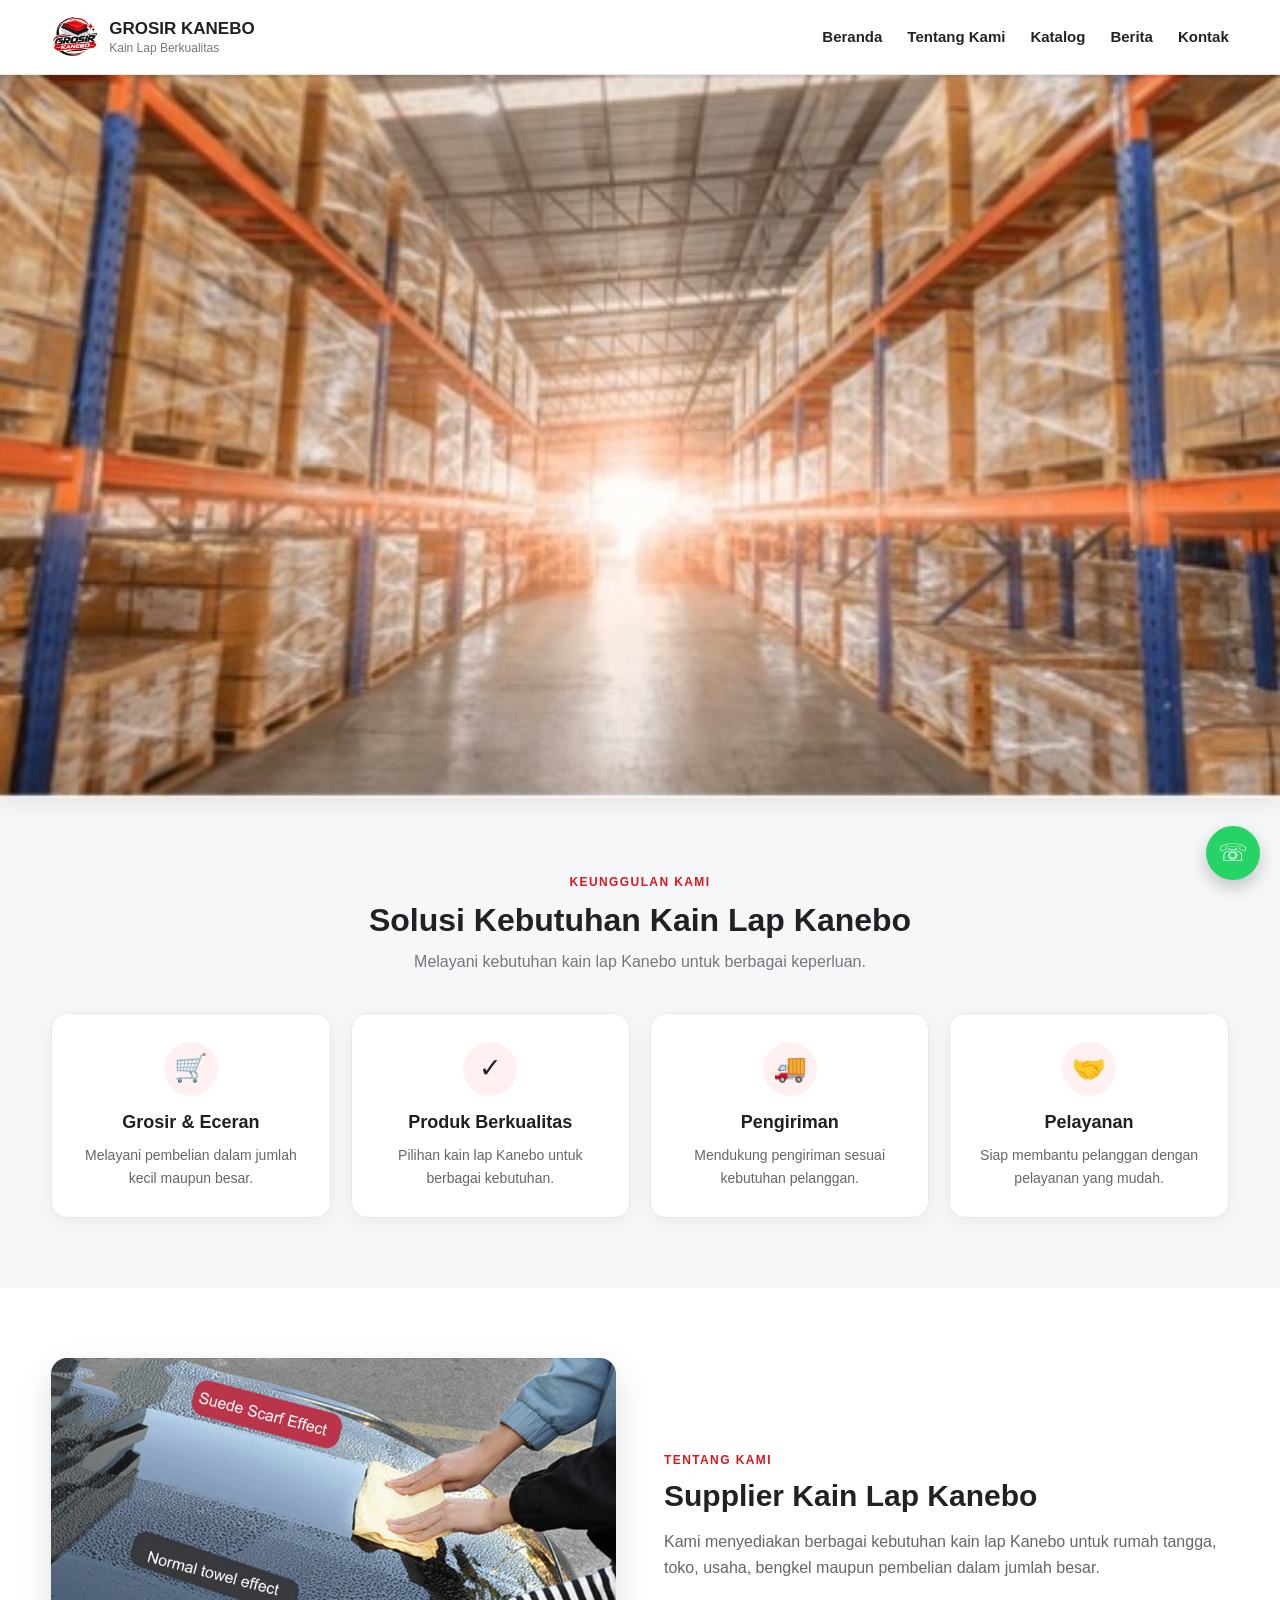
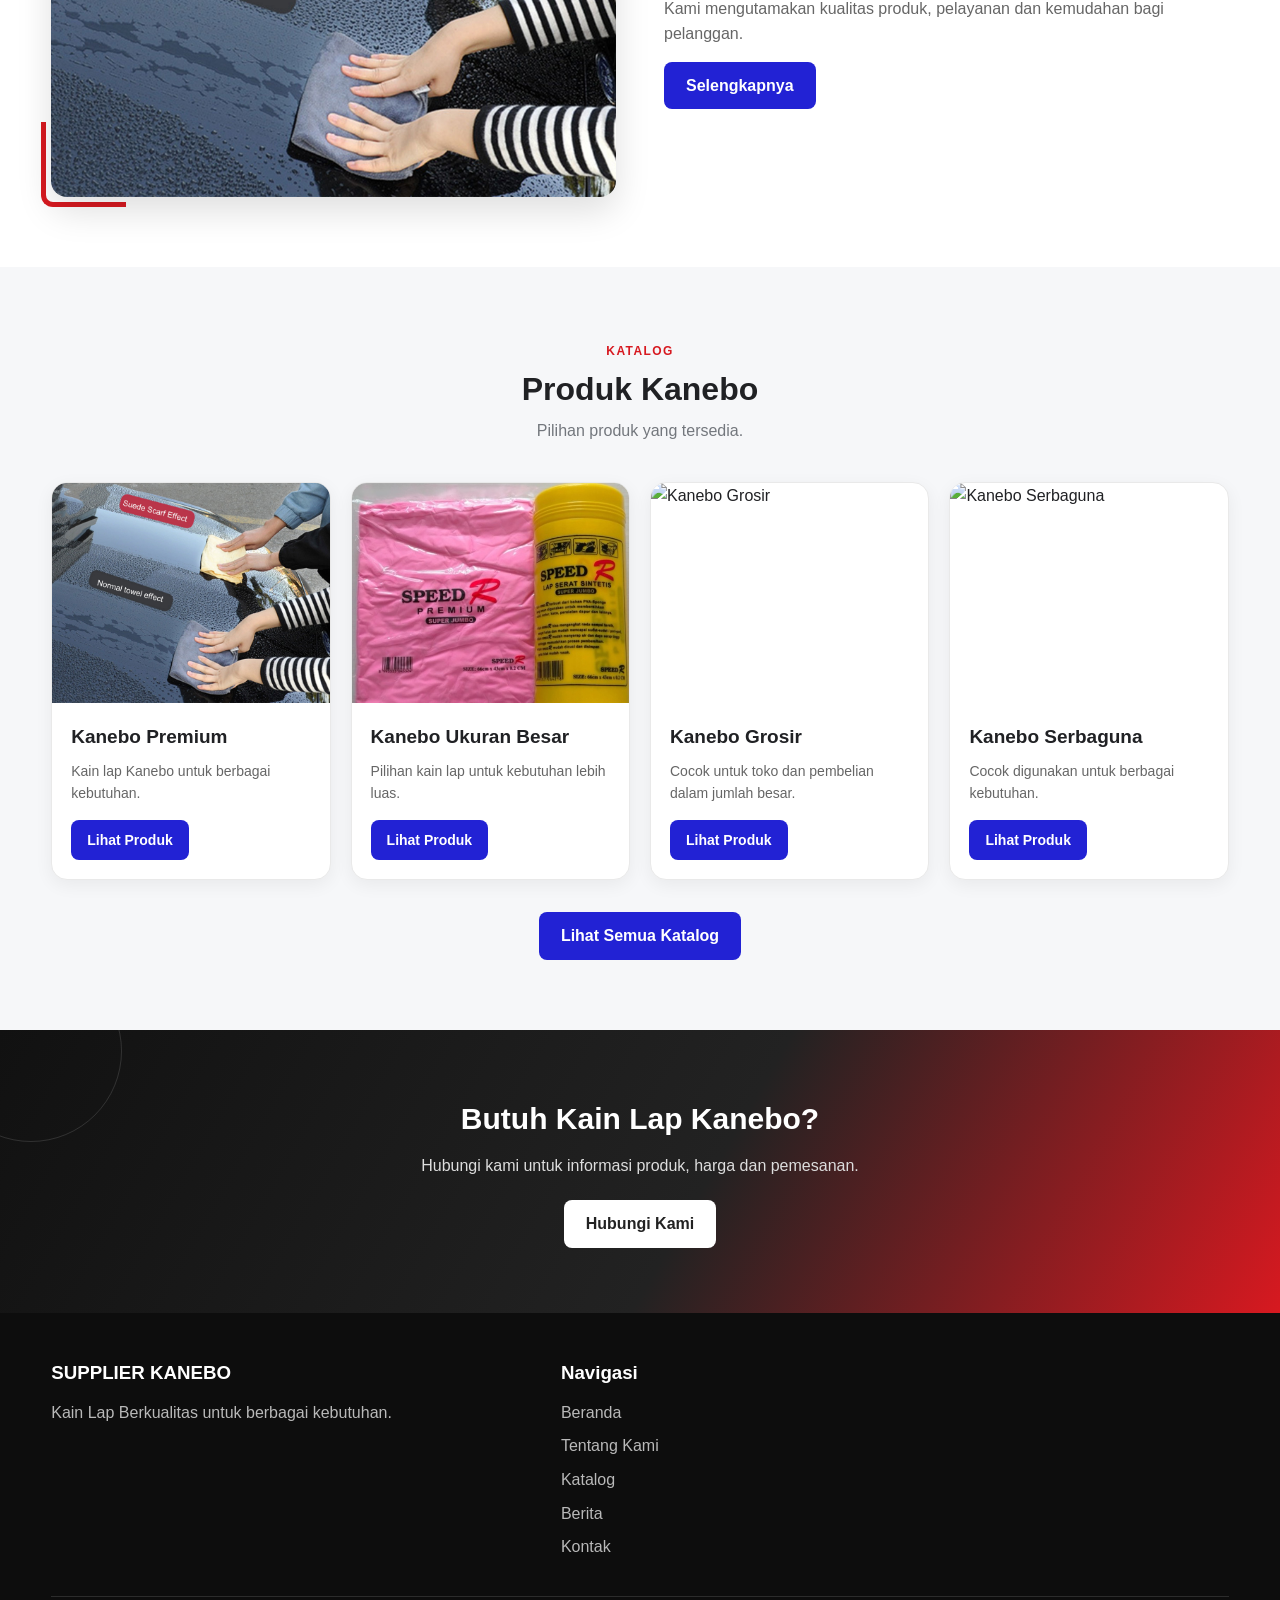
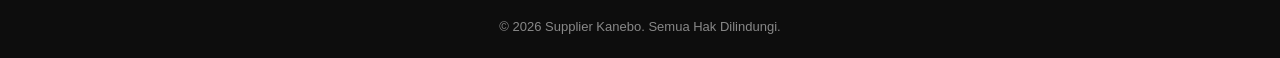
==== commit 7b968674: "Update index.html" ====
--- a/index.html
+++ b/index.html
@@ -54,7 +54,7 @@
             <p>Melayani kebutuhan kain lap Kanebo untuk berbagai keperluan.</p>
         </div>
         <div class="features">
-            <div class="feature-card"><div class="feature-icon">📦</div><h3>Grosir &amp; Eceran</h3><p>Melayani pembelian dalam jumlah kecil maupun besar.</p></div>
+            <div class="feature-card"><div class="feature-icon">🛒</div><h3>Grosir &amp; Eceran</h3><p>Melayani pembelian dalam jumlah kecil maupun besar.</p></div>
             <div class="feature-card"><div class="feature-icon">✓</div><h3>Produk Berkualitas</h3><p>Pilihan kain lap Kanebo untuk berbagai kebutuhan.</p></div>
             <div class="feature-card"><div class="feature-icon">🚚</div><h3>Pengiriman</h3><p>Mendukung pengiriman sesuai kebutuhan pelanggan.</p></div>
             <div class="feature-card"><div class="feature-icon">🤝</div><h3>Pelayanan</h3><p>Siap membantu pelanggan dengan pelayanan yang mudah.</p></div>
--- a/css/base.css
+++ b/css/base.css
@@ -6,4 +6,4 @@
 .page-header:after{content:"";position:absolute;left:50%;bottom:0;transform:translateX(-50%);width:70px;height:4px;background:#d71920;border-radius:99px}
 .page-header h1{margin:0 0 8px;font-size:clamp(28px,5vw,40px);letter-spacing:.2px}.page-header p{margin:0;color:#ddd}
 .section{padding:70px 0}.section-light{background:#fff}.section-heading,.section-title{text-align:center;margin:0 auto 38px}.section-heading>span,.section-title>span,.section-label{display:inline-block;margin-bottom:8px;color:#d71920;font-size:12px;font-weight:800;letter-spacing:1.4px}.section-heading h2,.section-title h2{margin:0 0 10px;font-size:clamp(25px,4vw,32px);line-height:1.2}.section-heading p,.section-title p{margin:0;color:#73777d}
-.btn{display:inline-flex;align-items:center;justify-content:center;min-height:44px;padding:11px 22px;border:0;border-radius:8px;background:#d71920;color:#fff;font-weight:700;cursor:pointer;transition:transform .2s,box-shadow .2s,background .2s}.btn:hover{background:#b51218;transform:translateY(-2px);box-shadow:0 8px 18px rgba(215,25,32,.22)}.btn-small{min-height:38px;padding:9px 16px;font-size:14px}.btn-light,.btn-white{background:#fff;color:#222}.btn-light:hover,.btn-white:hover{background:#f2f2f2}.center-button{margin-top:32px;text-align:center}
+.btn{display:inline-flex;align-items:center;justify-content:center;min-height:44px;padding:11px 22px;border:0;border-radius:8px;background:#2222d4;color:#fff;font-weight:700;cursor:pointer;transition:transform .2s,box-shadow .2s,background .2s}.btn:hover{background:#b51218;transform:translateY(-2px);box-shadow:0 8px 18px rgba(215,25,32,.22)}.btn-small{min-height:38px;padding:9px 16px;font-size:14px}.btn-light,.btn-white{background:#fff;color:#222}.btn-light:hover,.btn-white:hover{background:#f2f2f2}.center-button{margin-top:32px;text-align:center}
--- a/css/catalog.css
+++ b/css/catalog.css
@@ -1 +1,126 @@
-.catalog{padding:60px 0}.catalog-top{width:min(92%,1200px);margin:0 auto 32px;display:flex;align-items:end;justify-content:space-between;gap:25px}.catalog-top h2{margin:0 0 7px;font-size:30px}.catalog-top p{margin:0;color:#777}.search-box{width:min(100%,390px)}.search-box input{width:100%;height:50px;padding:0 17px;border:1px solid #d7d7d7;border-radius:10px;outline:none;background:#fff;font-size:16px;box-shadow:0 4px 14px rgba(0,0,0,.04);transition:border-color .2s,box-shadow .2s}.search-box input:focus{border-color:#d71920;box-shadow:0 0 0 4px rgba(215,25,32,.1)}.catalog-grid{width:min(92%,1200px);margin:0 auto;display:grid;grid-template-columns:repeat(4,1fr);gap:22px}.catalog-card{overflow:hidden;background:#fff;border:1px solid #e9e9e9;border-radius:16px;box-shadow:0 5px 18px rgba(0,0,0,.06);transition:transform .2s,box-shadow .2s}.catalog-card:hover{transform:translateY(-5px);box-shadow:0 14px 30px rgba(0,0,0,.12)}.catalog-image{position:relative;background:#f4f4f4}.catalog-image img{display:block;width:100%;height:220px;object-fit:cover}.product-label{position:absolute;top:12px;left:12px;padding:6px 10px;border-radius:7px;background:#d71920;color:#fff;font-size:12px;font-weight:800;box-shadow:0 3px 8px rgba(0,0,0,.15)}.catalog-info{padding:19px}.catalog-info h3{margin:0 0 8px;font-size:19px}.catalog-info p{margin:0 0 14px;color:#666;font-size:14px}.product-meta{display:flex;flex-wrap:wrap;gap:7px;margin-bottom:17px;color:#555;font-size:13px}.product-meta span{padding:4px 8px;border-radius:5px;background:#f5f5f5}.product-btn{display:inline-block;padding:9px 15px;border-radius:7px;background:#d71920;color:#fff;font-size:14px;font-weight:700}.no-product{width:min(92%,1200px);margin:30px auto;padding:30px;color:#777;text-align:center}
+.catalog{padding:60px 0}.catalog-top{width:min(92%,1200px);margin:0 auto 32px;display:flex;align-items:end;justify-content:space-between;gap:25px}.catalog-top h2{margin:0 0 7px;font-size:30px}.catalog-top p{margin:0;color:#777}.search-box{width:min(100%,390px)}.search-box input{width:100%;height:50px;padding:0 17px;border:1px solid #d7d7d7;border-radius:10px;outline:none;background:#fff;font-size:16px;box-shadow:0 4px 14px rgba(0,0,0,.04);transition:border-color .2s,box-shadow .2s}.search-box input:focus{border-color:#2222d4;box-shadow:0 0 0 4px rgba(215,25,32,.1)}.catalog-grid{width:min(92%,1200px);margin:0 auto;display:grid;grid-template-columns:repeat(4,1fr);gap:22px}.catalog-card{overflow:hidden;background:#fff;border:1px solid #e9e9e9;border-radius:16px;box-shadow:0 5px 18px rgba(0,0,0,.06);transition:transform .2s,box-shadow .2s}.catalog-card:hover{transform:translateY(-5px);box-shadow:0 14px 30px rgba(0,0,0,.12)}.catalog-image{position:relative;background:#f4f4f4}.catalog-image img{display:block;width:100%;height:220px;object-fit:cover}.product-label{position:absolute;top:12px;left:12px;padding:6px 10px;border-radius:7px;background:transparent;color:#fff;font-size:12px;font-weight:800;box-shadow:0 3px 8px rgba(0,0,0,.15)}.catalog-info{padding:19px}.catalog-info h3{margin:0 0 8px;font-size:19px}.catalog-info p{margin:0 0 14px;color:#666;font-size:14px}.product-meta{display:flex;flex-wrap:wrap;gap:7px;margin-bottom:17px;color:#555;font-size:13px}.product-meta span{padding:4px 8px;border-radius:5px;background:#f5f5f5}.product-btn{display:inline-block;padding:9px 15px;border-radius:7px;background:#2222d4;color:#fff;font-size:14px;font-weight:700}.no-product{width:min(92%,1200px);margin:30px auto;padding:30px;color:#777;text-align:center}
+/* =================================
+   GAMBAR PRODUK
+   ================================= */
+
+.catalog-image img {
+    cursor: zoom-in;
+}
+
+
+/* =================================
+   POPUP GAMBAR BESAR
+   ================================= */
+
+.image-modal {
+    display: none;
+
+    position: fixed;
+    inset: 0;
+
+    z-index: 99999;
+
+    background: rgba(0, 0, 0, 0.9);
+
+    align-items: center;
+    justify-content: center;
+
+    padding: 20px;
+}
+
+
+/* Popup aktif */
+
+.image-modal.show {
+    display: flex;
+}
+
+
+/* Gambar besar */
+
+.image-modal img {
+    max-width: 95%;
+    max-height: 90vh;
+
+    width: auto;
+    height: auto;
+
+    object-fit: contain;
+
+    border-radius: 10px;
+
+    box-shadow:
+        0 10px 40px rgba(0, 0, 0, 0.6);
+}
+
+
+/* =================================
+   TOMBOL X
+   ================================= */
+
+.image-close {
+    position: absolute;
+
+    top: 15px;
+    right: 15px;
+
+    width: 48px;
+    height: 48px;
+
+    border: none;
+    border-radius: 50%;
+
+    background: white;
+    color: #222;
+
+    font-size: 32px;
+    font-weight: bold;
+
+    line-height: 48px;
+
+    text-align: center;
+
+    cursor: pointer;
+
+    z-index: 100000;
+}
+
+
+/* Efek tekan */
+
+.image-close:active {
+    transform: scale(0.9);
+}
+
+
+/* =================================
+   HP
+   ================================= */
+
+@media (max-width: 600px) {
+
+    .image-modal {
+        padding: 15px;
+    }
+
+    .image-modal img {
+        max-width: 100%;
+        max-height: 85vh;
+
+        border-radius: 8px;
+    }
+
+    .image-close {
+
+        top: 10px;
+        right: 10px;
+
+        width: 44px;
+        height: 44px;
+
+        font-size: 29px;
+
+        line-height: 44px;
+    }
+
+}
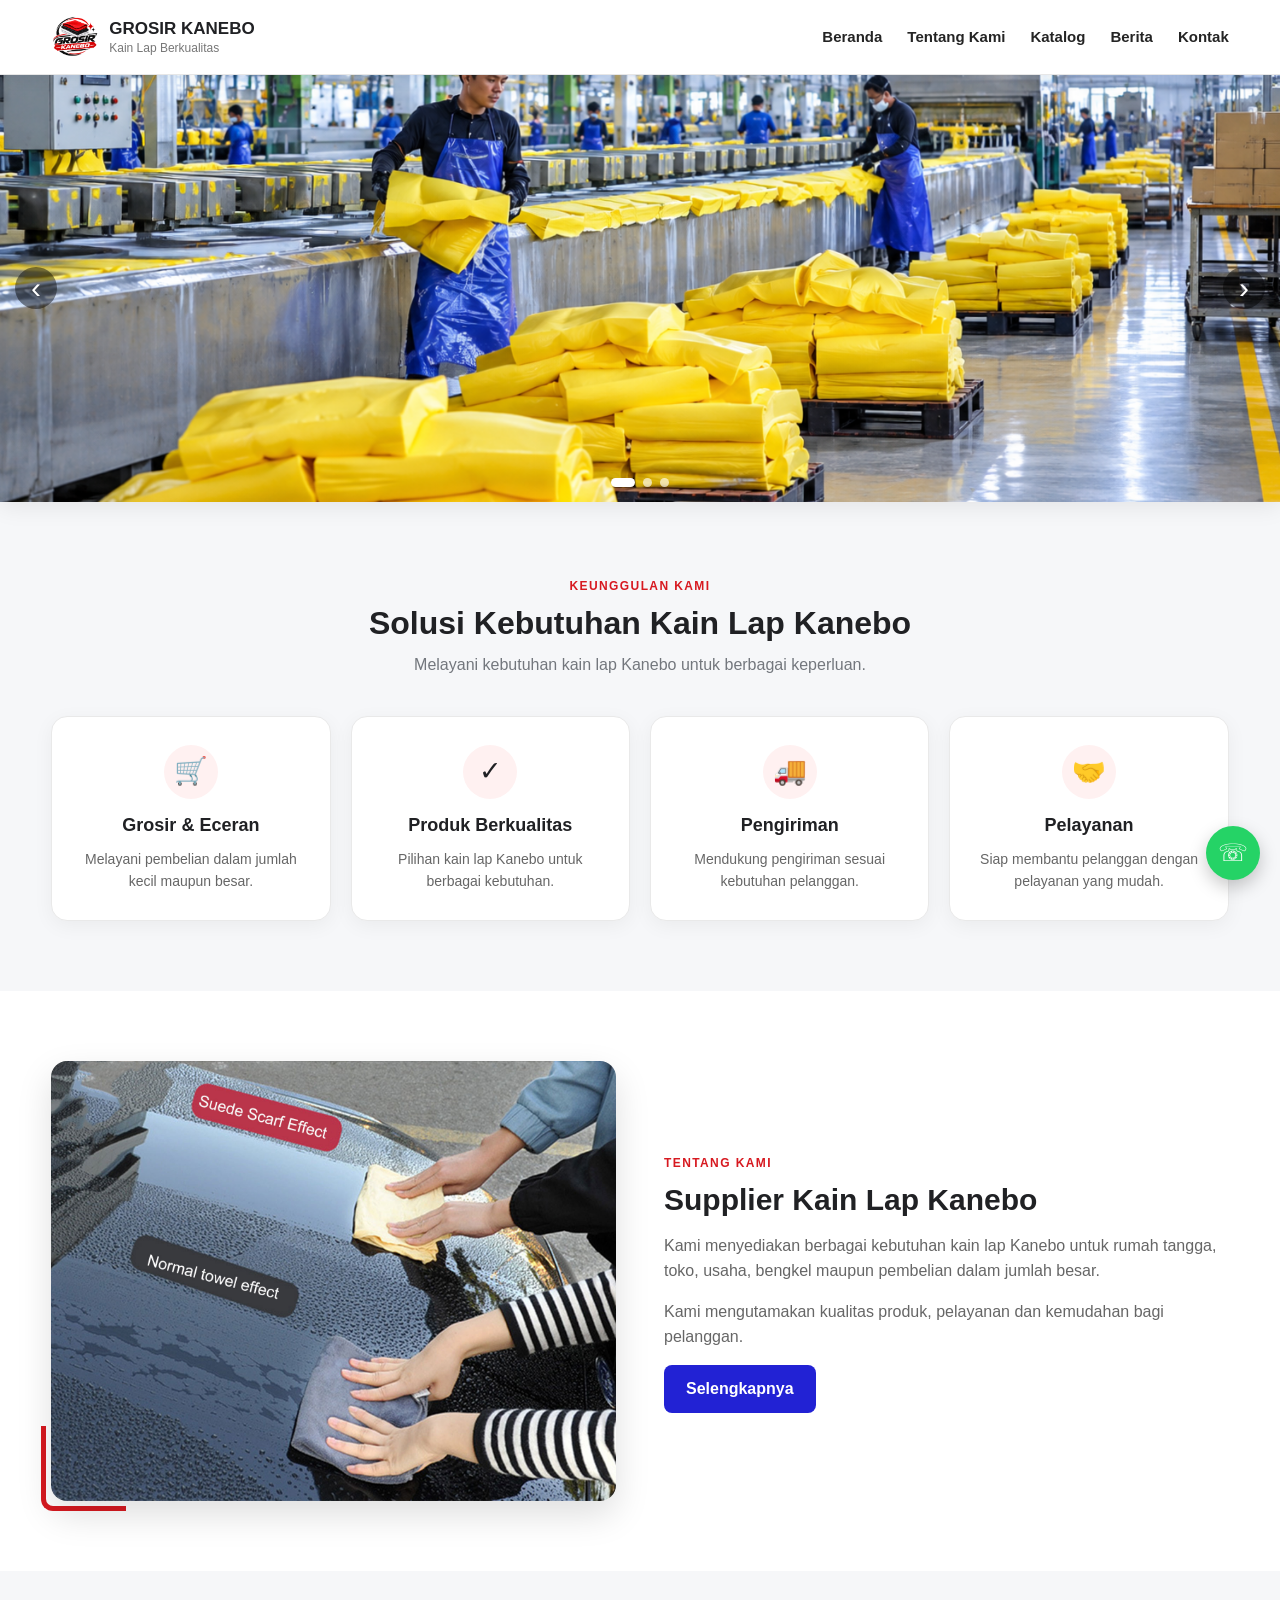
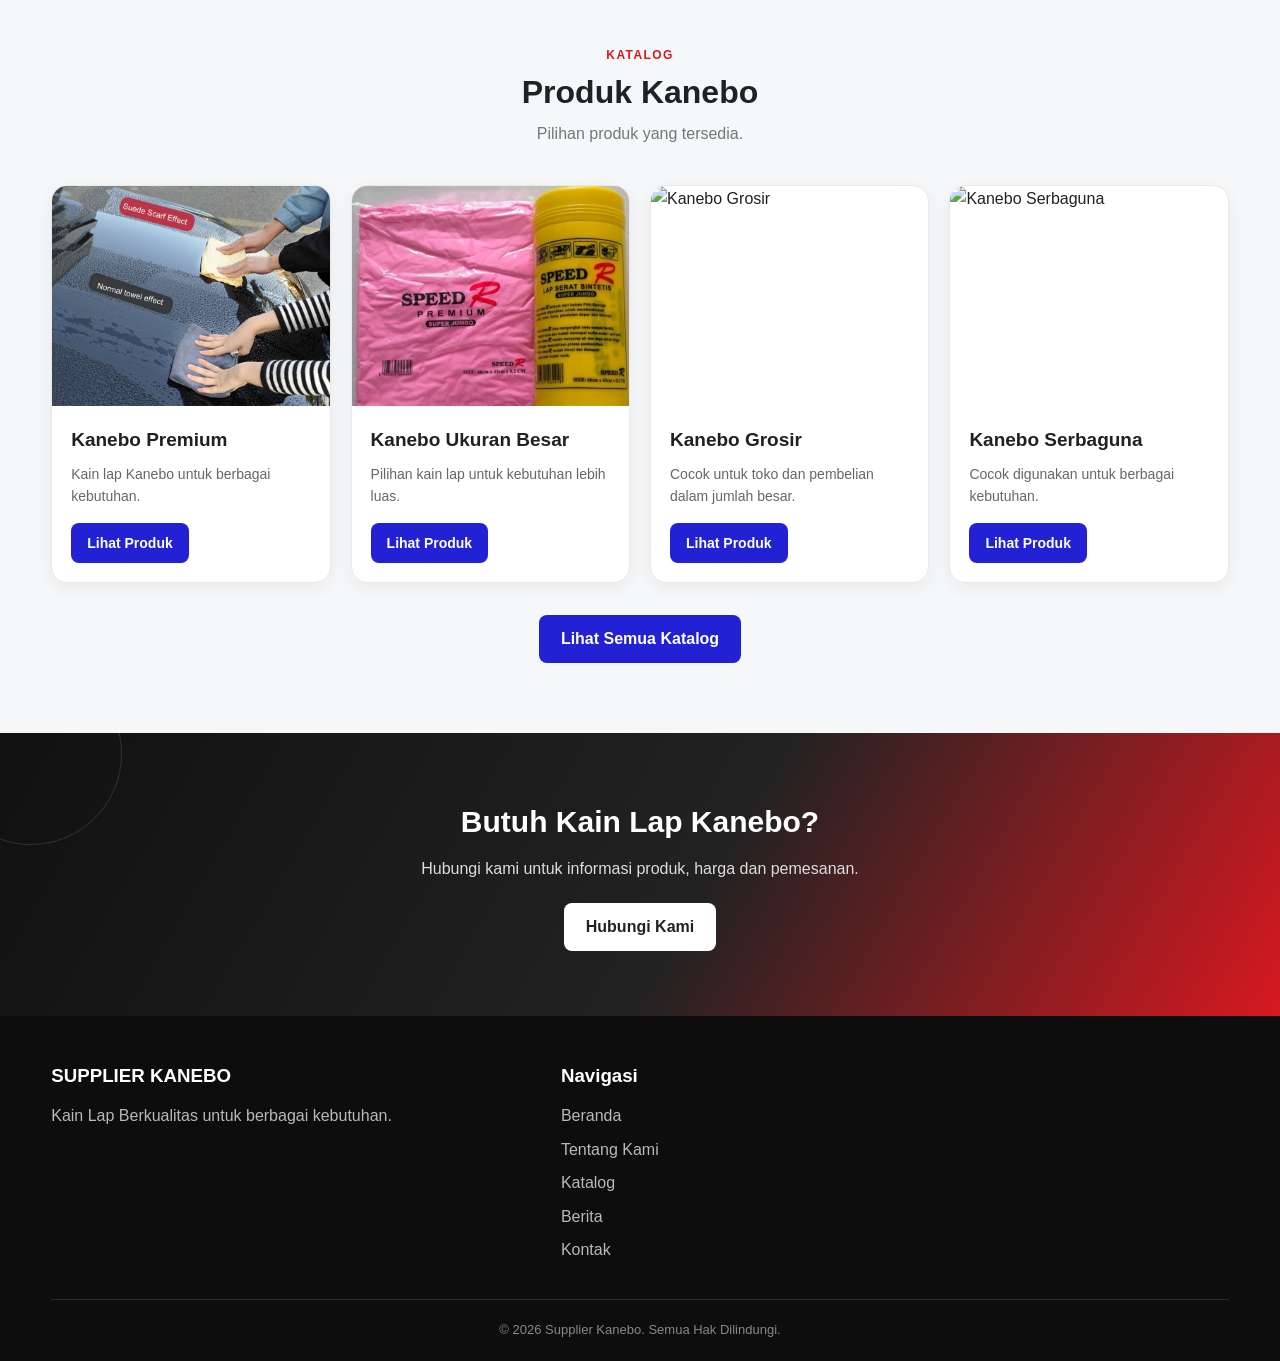
==== commit 70e2cb8d: "Add files via upload" ====
--- a/index.html
+++ b/index.html
@@ -38,12 +38,47 @@
 </header>
 
 <section class="hero">
-    <picture>
-        <source media="(max-width: 600px)" srcset="images/banner/banner-mobile.png">
-        <img src="images/banner/banner-desktop.png"
-             alt="Supplier Kanebo - Kain Lap Berkualitas"
-             class="hero-banner">
-    </picture>
+    <div class="banner-slider" id="bannerSlider">
+
+        <div class="banner-slide active">
+            <picture>
+                <source media="(max-width: 600px)"
+                        srcset="images/banner/banner-mobile.png">
+                <img src="images/banner/banner-desktop.png"
+                     alt="Supplier Kanebo - Kain Lap Berkualitas">
+            </picture>
+        </div>
+
+        <div class="banner-slide">
+            <picture>
+                <source media="(max-width: 600px)"
+                        srcset="images/banner/banner-mobile-2.png">
+                <img src="images/banner/banner-desktop-2.png"
+                     alt="Grosir Kanebo">
+            </picture>
+        </div>
+
+        <div class="banner-slide">
+            <picture>
+                <source media="(max-width: 600px)"
+                        srcset="images/banner/banner-mobile-3.png">
+                <img src="images/banner/banner-desktop-3.png"
+                     alt="Supplier Kanebo">
+            </picture>
+        </div>
+
+        <!-- Tombol -->
+        <button class="banner-prev" onclick="prevBanner()">‹</button>
+        <button class="banner-next" onclick="nextBanner()">›</button>
+
+        <!-- Titik indikator -->
+        <div class="banner-dots">
+            <span class="banner-dot active" onclick="showBanner(0)"></span>
+            <span class="banner-dot" onclick="showBanner(1)"></span>
+            <span class="banner-dot" onclick="showBanner(2)"></span>
+        </div>
+
+    </div>
 </section>
 
 <section class="section">
--- a/css/banner.css
+++ b/css/banner.css
@@ -1 +1,163 @@
 .hero{width:100%;margin:0;padding:0;background:#111;overflow:hidden;box-shadow:0 5px 22px rgba(0,0,0,.08)}.hero picture{display:block;width:100%;margin:0;padding:0}.hero-banner{display:block;width:100%;height:auto;max-width:none;margin:0;padding:0}
+/* ================================
+   BANNER SLIDER
+================================ */
+
+.hero {
+    width: 100%;
+    overflow: hidden;
+}
+
+.banner-slider {
+    position: relative;
+    width: 100%;
+    aspect-ratio: 3 / 1;
+    overflow: hidden;
+    background: #f2f2f2;
+}
+
+.banner-slide {
+    position: absolute;
+    inset: 0;
+    width: 100%;
+    height: 100%;
+    opacity: 0;
+    visibility: hidden;
+    transition: opacity 0.6s ease;
+}
+
+.banner-slide.active {
+    opacity: 1;
+    visibility: visible;
+    z-index: 2;
+}
+
+.banner-slide picture,
+.banner-slide img {
+    display: block;
+    width: 100%;
+    height: 100%;
+}
+
+.banner-slide img {
+    object-fit: cover;
+    object-position: center;
+}
+
+
+/* ================================
+   TOMBOL KIRI / KANAN
+================================ */
+
+.banner-prev,
+.banner-next {
+    position: absolute;
+    top: 50%;
+    transform: translateY(-50%);
+    z-index: 5;
+
+    width: 42px;
+    height: 42px;
+
+    border: none;
+    border-radius: 50%;
+
+    background: rgba(0, 0, 0, 0.45);
+    color: #fff;
+
+    font-size: 30px;
+    line-height: 1;
+
+    cursor: pointer;
+    display: flex;
+    align-items: center;
+    justify-content: center;
+
+    transition: background 0.2s ease;
+}
+
+.banner-prev {
+    left: 15px;
+}
+
+.banner-next {
+    right: 15px;
+}
+
+.banner-prev:hover,
+.banner-next:hover {
+    background: rgba(0, 0, 0, 0.7);
+}
+
+
+/* ================================
+   TITIK INDIKATOR
+================================ */
+
+.banner-dots {
+    position: absolute;
+    left: 50%;
+    bottom: 15px;
+    transform: translateX(-50%);
+    z-index: 6;
+
+    display: flex;
+    gap: 8px;
+}
+
+.banner-dot {
+    width: 9px;
+    height: 9px;
+
+    border-radius: 50%;
+    background: rgba(255, 255, 255, 0.65);
+
+    cursor: pointer;
+    transition: all 0.3s ease;
+}
+
+.banner-dot.active {
+    width: 24px;
+    border-radius: 10px;
+    background: #fff;
+}
+
+
+/* ================================
+   HP
+================================ */
+
+@media (max-width: 600px) {
+
+    .banner-slider {
+        aspect-ratio: 2 / 1;
+    }
+
+    .banner-prev,
+    .banner-next {
+        width: 34px;
+        height: 34px;
+        font-size: 24px;
+    }
+
+    .banner-prev {
+        left: 8px;
+    }
+
+    .banner-next {
+        right: 8px;
+    }
+
+    .banner-dots {
+        bottom: 8px;
+    }
+
+    .banner-dot {
+        width: 7px;
+        height: 7px;
+    }
+
+    .banner-dot.active {
+        width: 18px;
+    }
+}
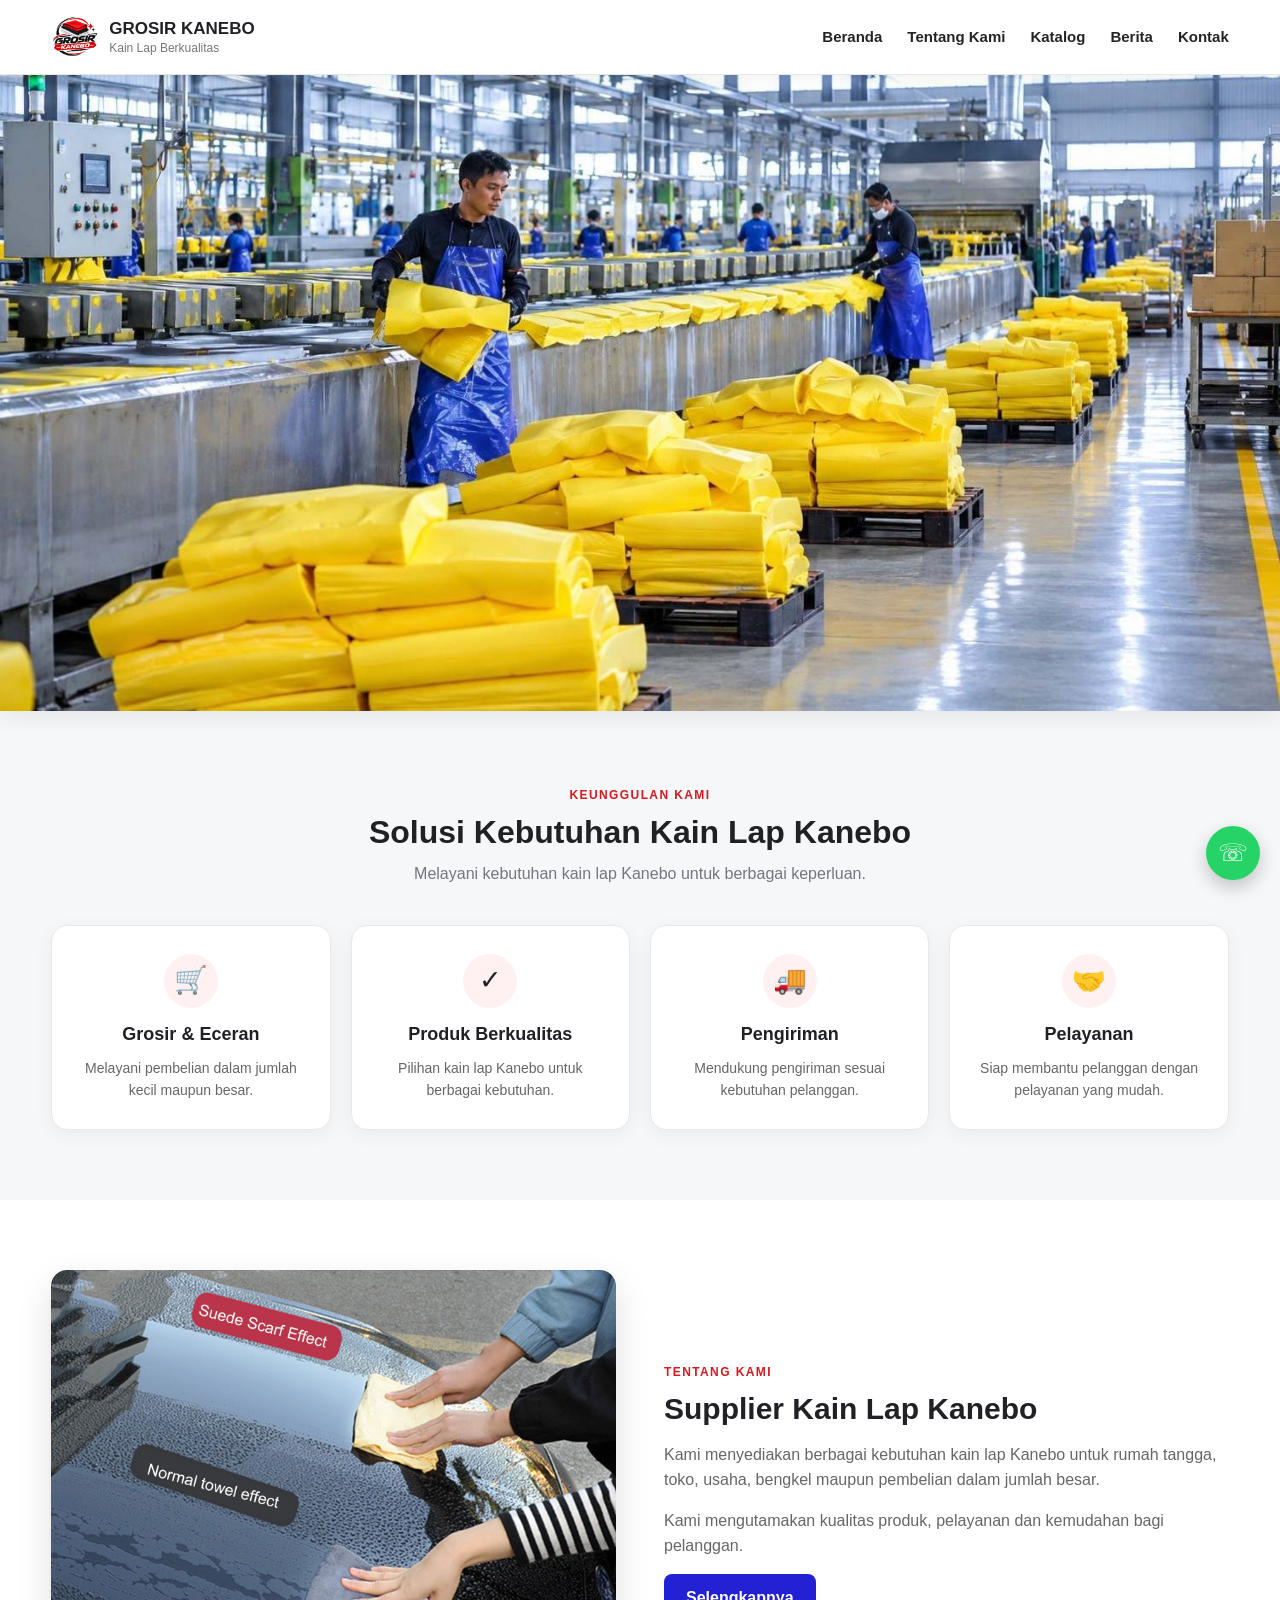
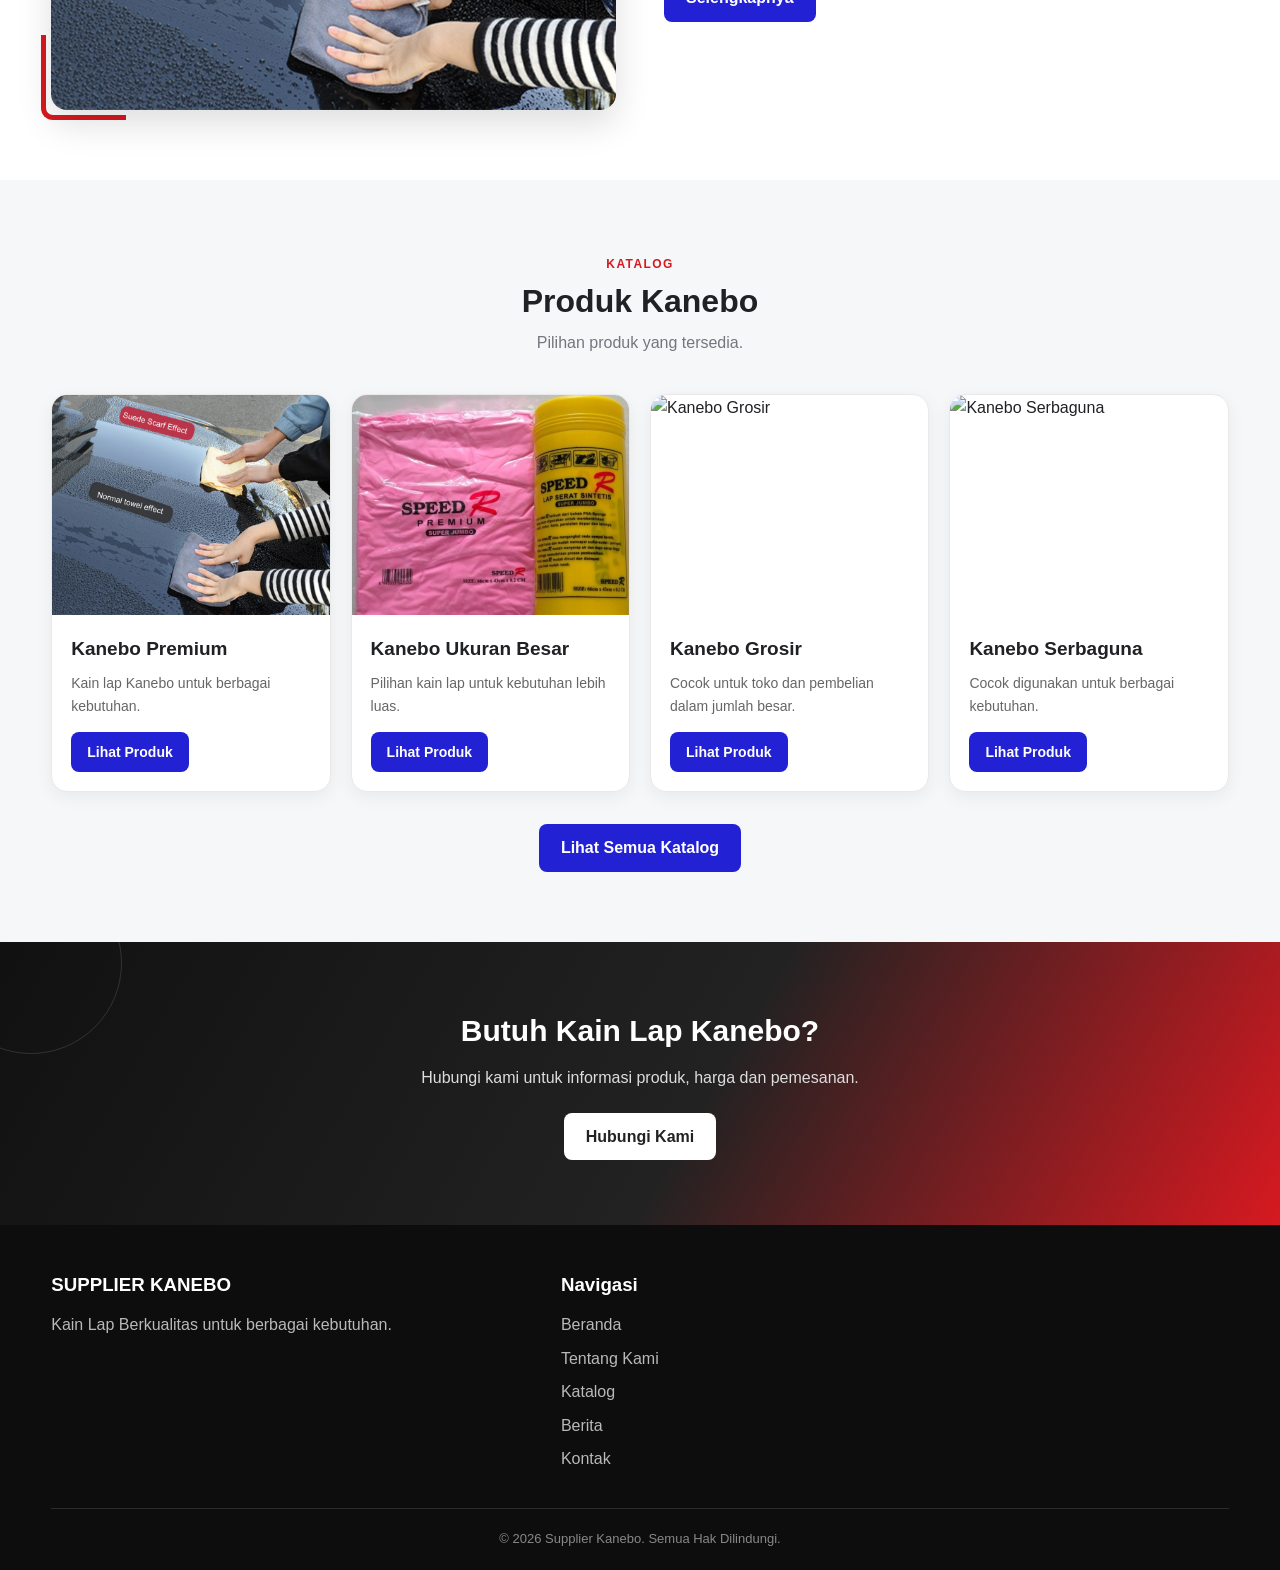
==== commit 56c3982c: "Add files via upload" ====
--- a/index.html
+++ b/index.html
@@ -38,47 +38,12 @@
 </header>
 
 <section class="hero">
-    <div class="banner-slider" id="bannerSlider">
-
-        <div class="banner-slide active">
-            <picture>
-                <source media="(max-width: 600px)"
-                        srcset="images/banner/banner-mobile.png">
-                <img src="images/banner/banner-desktop.png"
-                     alt="Supplier Kanebo - Kain Lap Berkualitas">
-            </picture>
-        </div>
-
-        <div class="banner-slide">
-            <picture>
-                <source media="(max-width: 600px)"
-                        srcset="images/banner/banner-mobile-2.png">
-                <img src="images/banner/banner-desktop-2.png"
-                     alt="Grosir Kanebo">
-            </picture>
-        </div>
-
-        <div class="banner-slide">
-            <picture>
-                <source media="(max-width: 600px)"
-                        srcset="images/banner/banner-mobile-3.png">
-                <img src="images/banner/banner-desktop-3.png"
-                     alt="Supplier Kanebo">
-            </picture>
-        </div>
-
-        <!-- Tombol -->
-        <button class="banner-prev" onclick="prevBanner()">‹</button>
-        <button class="banner-next" onclick="nextBanner()">›</button>
-
-        <!-- Titik indikator -->
-        <div class="banner-dots">
-            <span class="banner-dot active" onclick="showBanner(0)"></span>
-            <span class="banner-dot" onclick="showBanner(1)"></span>
-            <span class="banner-dot" onclick="showBanner(2)"></span>
-        </div>
-
-    </div>
+    <picture>
+        <source media="(max-width: 600px)" srcset="images/banner/banner-mobile.png">
+        <img src="images/banner/banner-desktop.png"
+             alt="Supplier Kanebo - Kain Lap Berkualitas"
+             class="hero-banner">
+    </picture>
 </section>
 
 <section class="section">
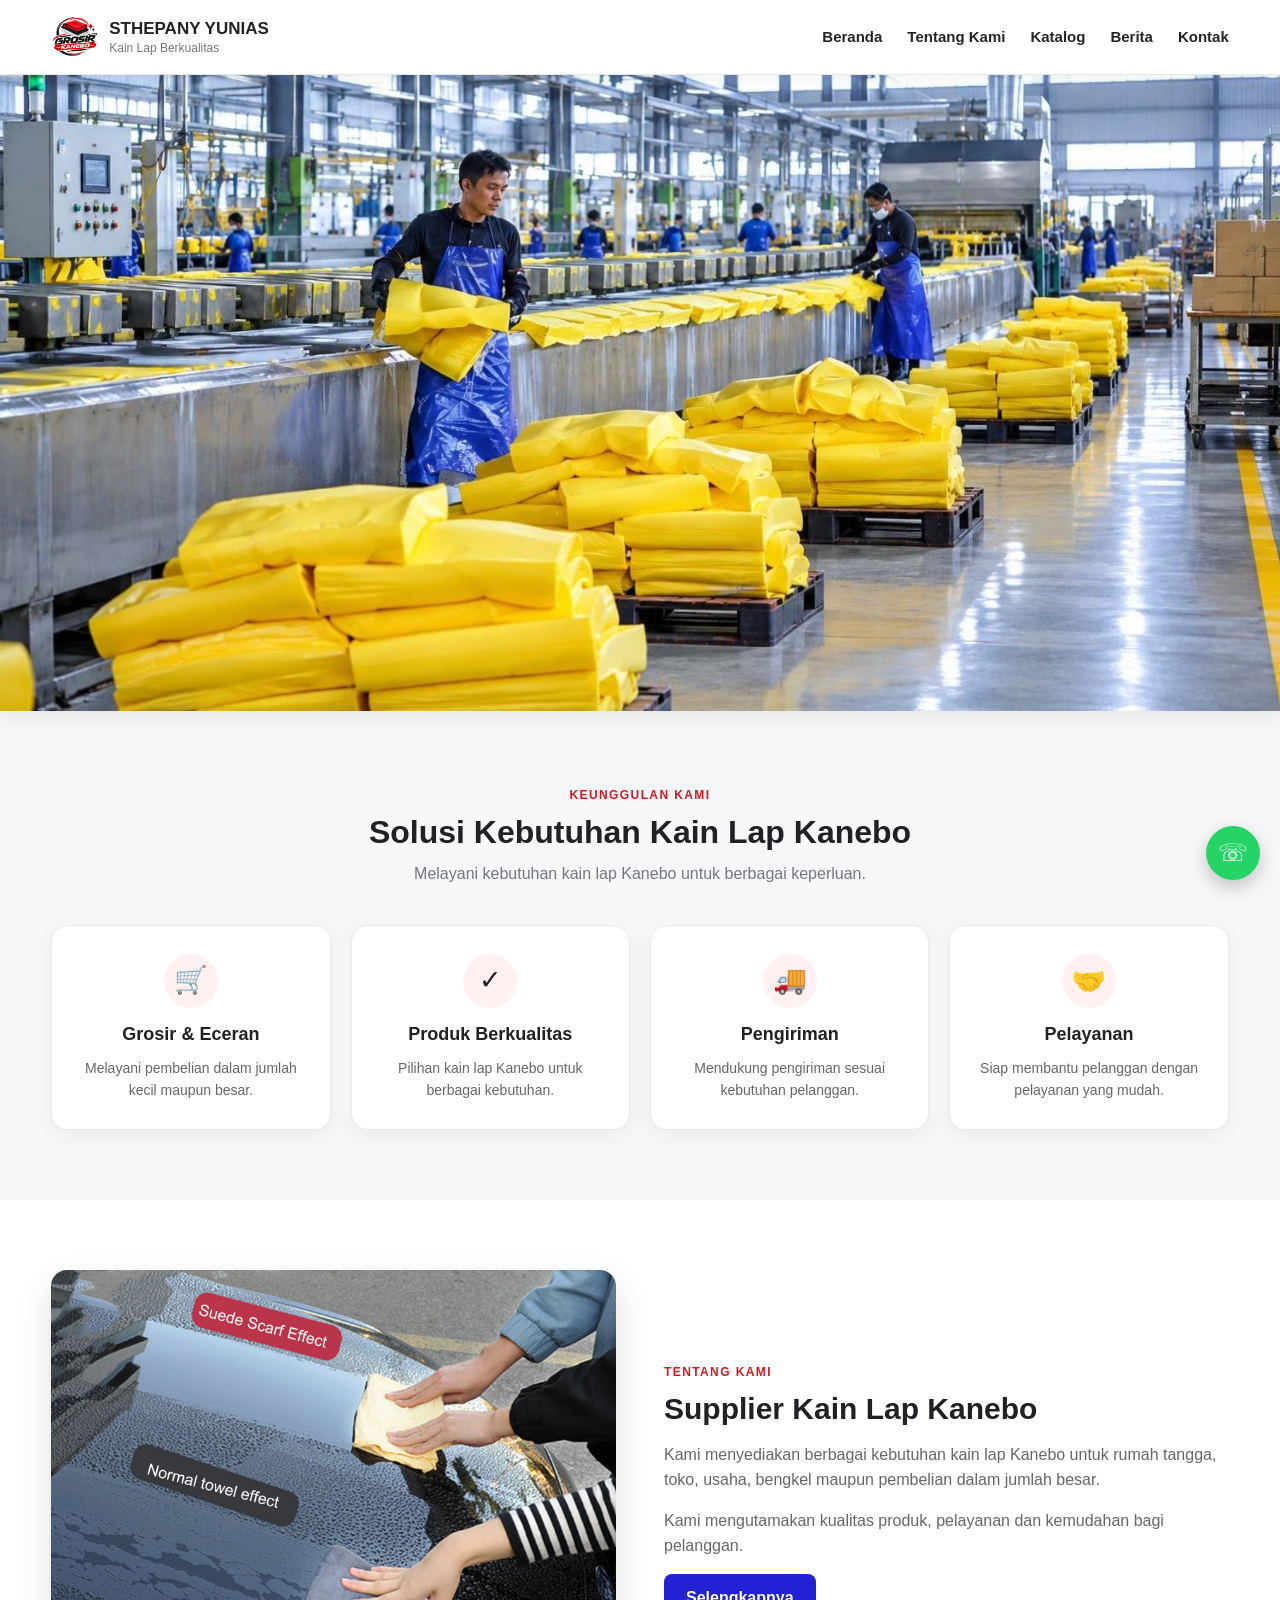
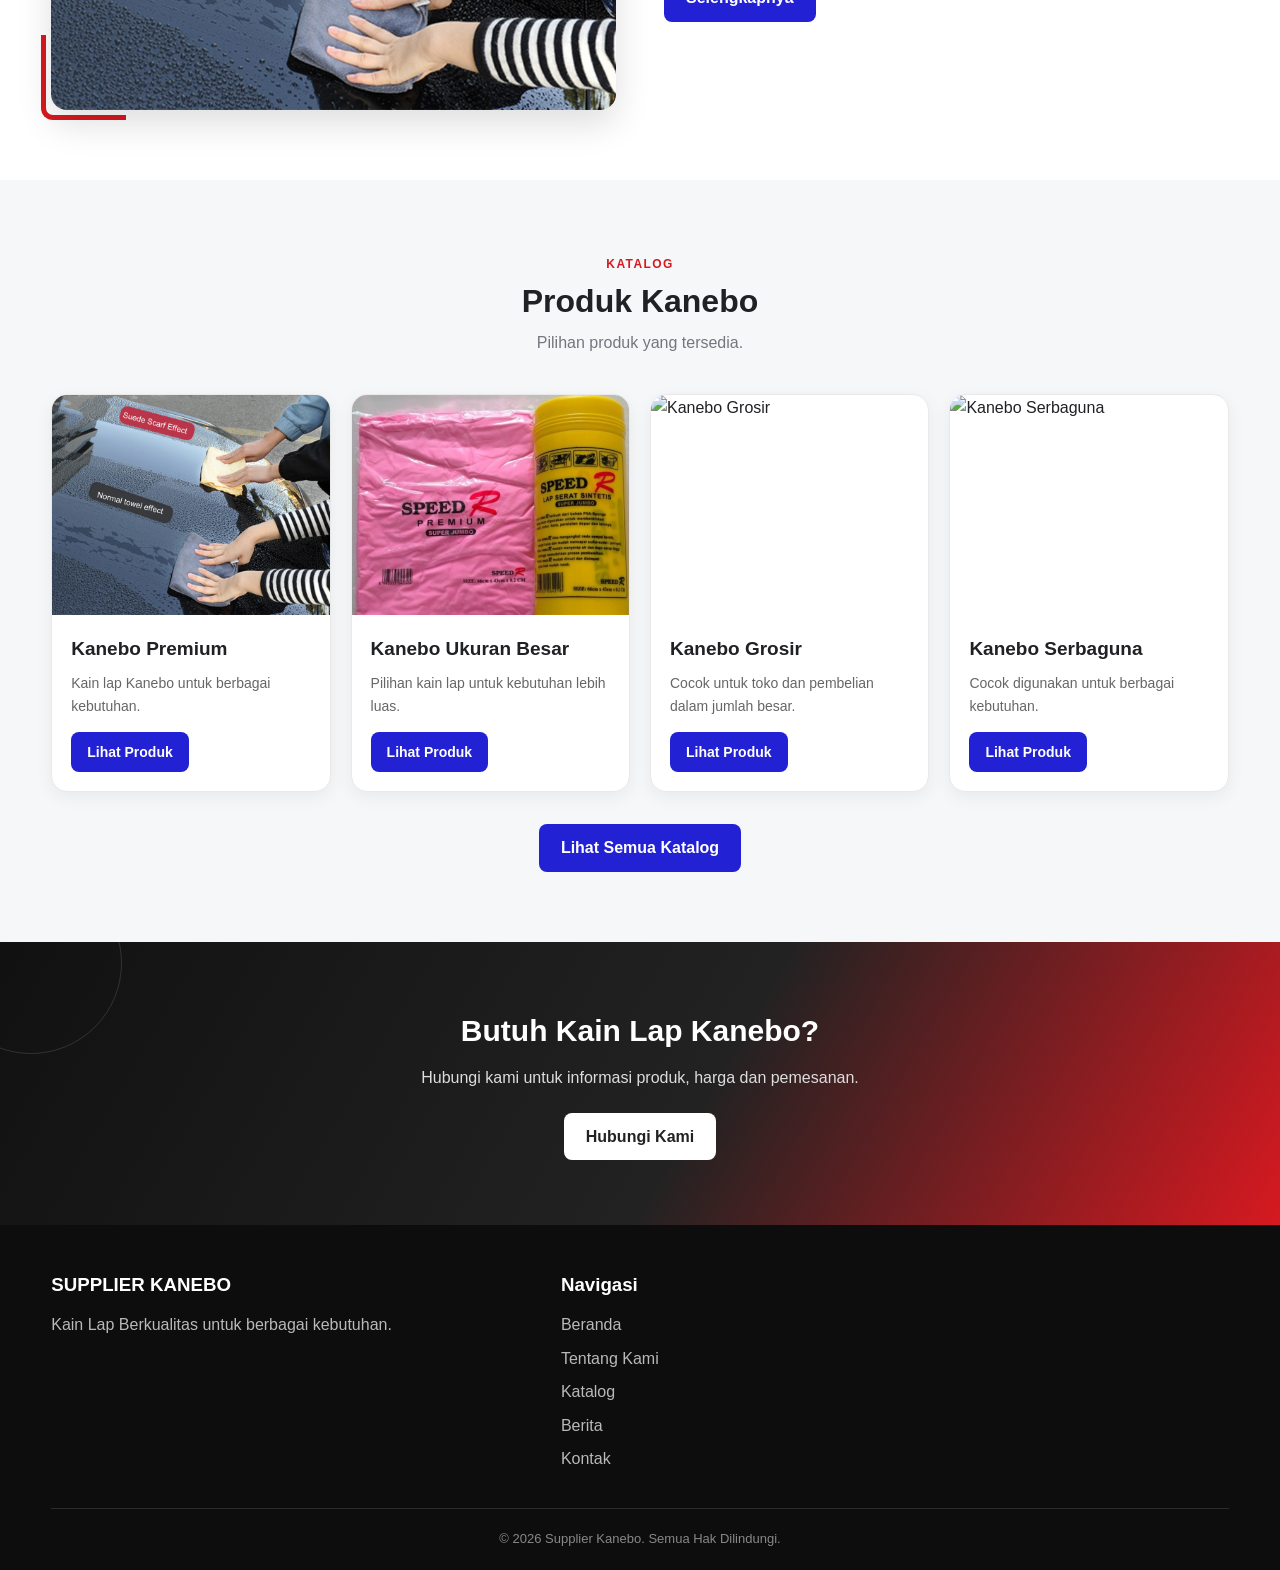
==== commit bed900a5: "Update index.html" ====
--- a/index.html
+++ b/index.html
@@ -20,7 +20,7 @@
         <a href="index.html" class="brand">
             <img src="images/logo/logo.png" alt="Supplier Kanebo">
             <div class="brand-text">
-                <strong>GROSIR KANEBO</strong>
+                <strong>STHEPANY YUNIAS</strong>
                 <span>Kain Lap Berkualitas</span>
             </div>
         </a>
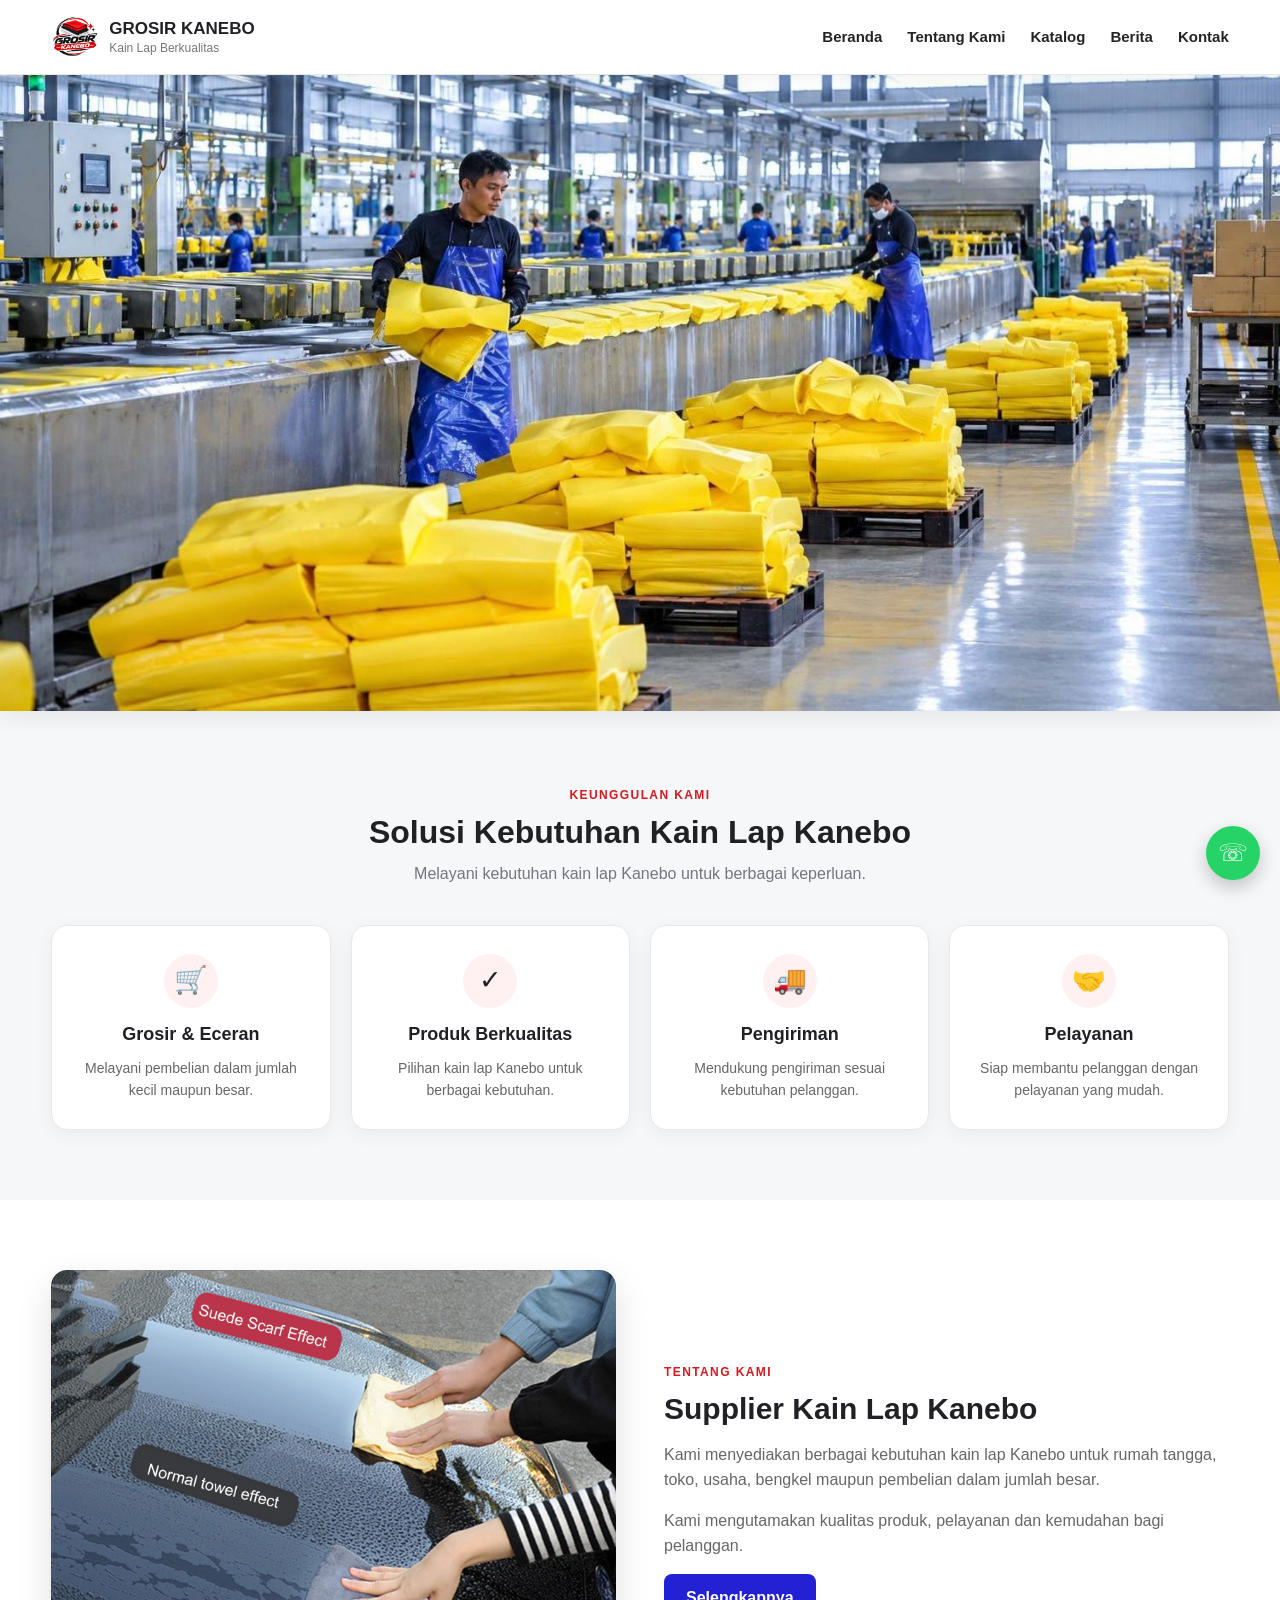
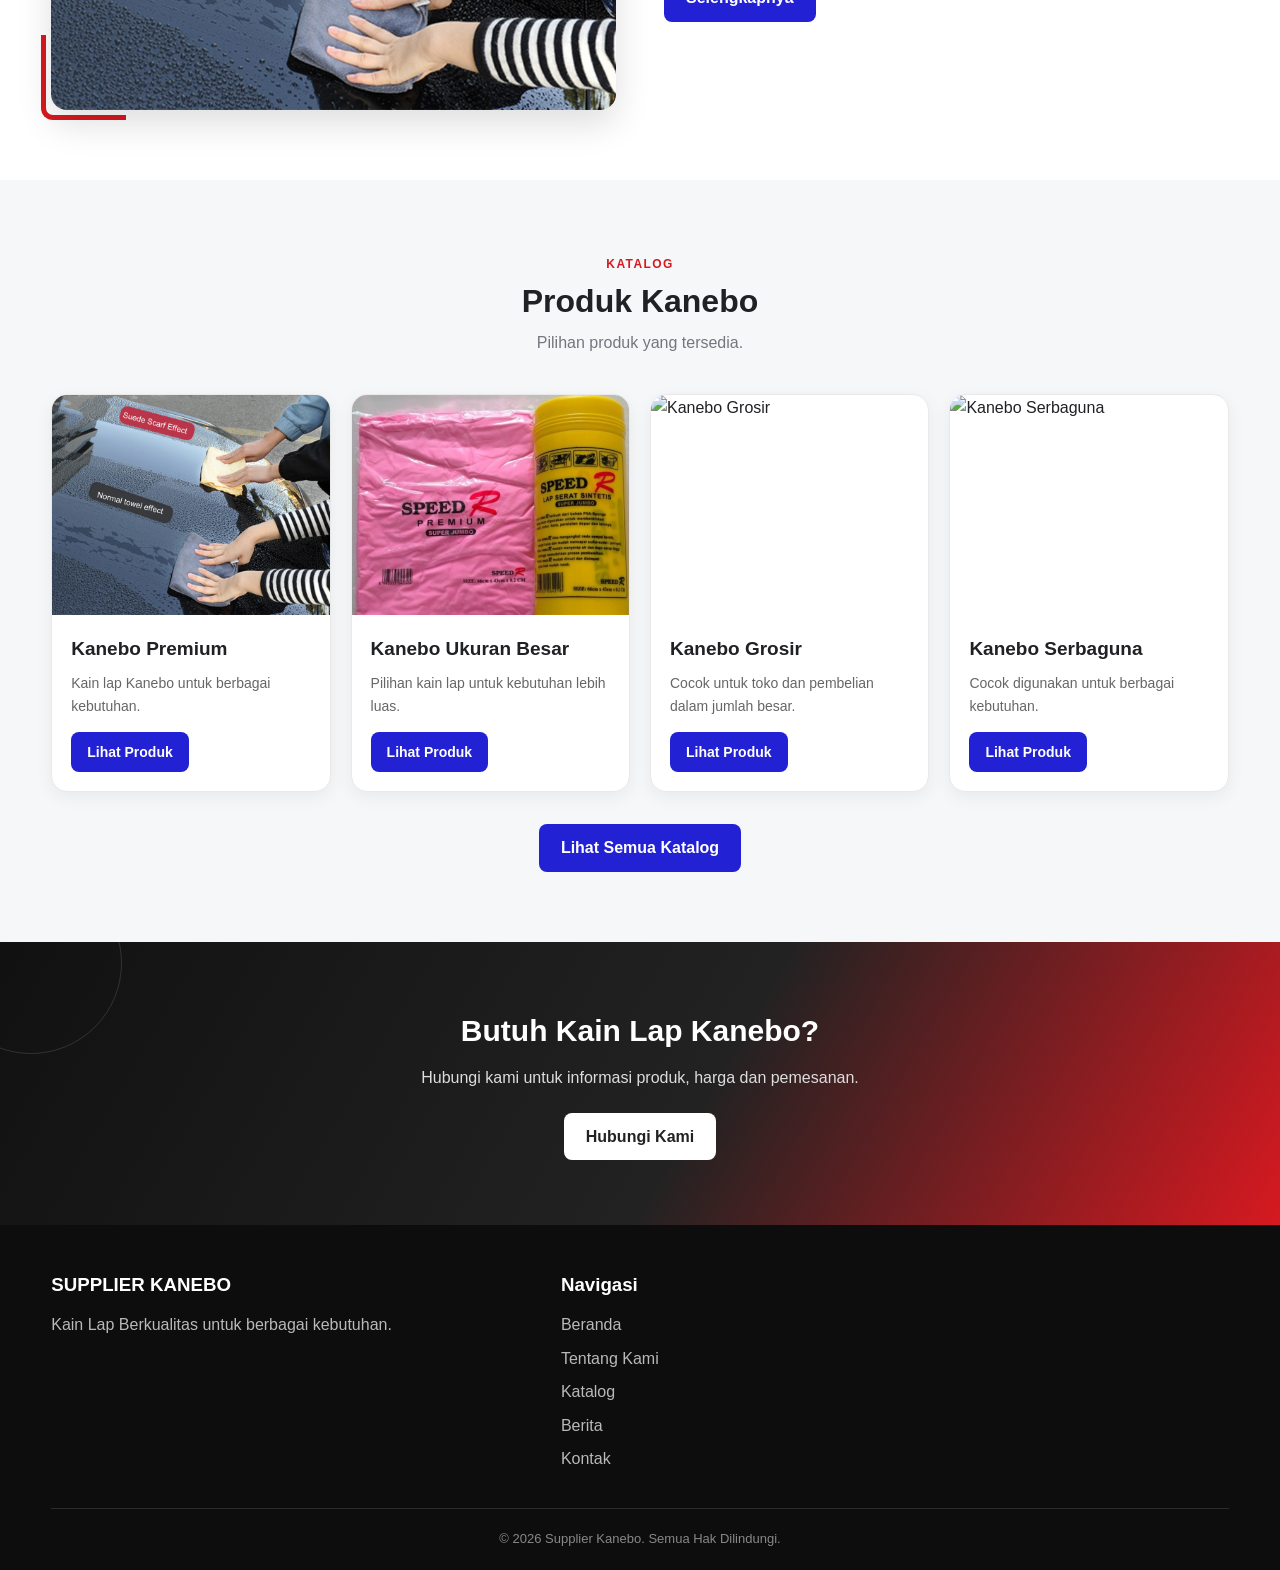
==== commit 4dbeee03: "Update index.html" ====
--- a/index.html
+++ b/index.html
@@ -20,7 +20,7 @@
         <a href="index.html" class="brand">
             <img src="images/logo/logo.png" alt="Supplier Kanebo">
             <div class="brand-text">
-                <strong>STHEPANY YUNIAS</strong>
+                <strong>GROSIR KANEBO</strong>
                 <span>Kain Lap Berkualitas</span>
             </div>
         </a>
